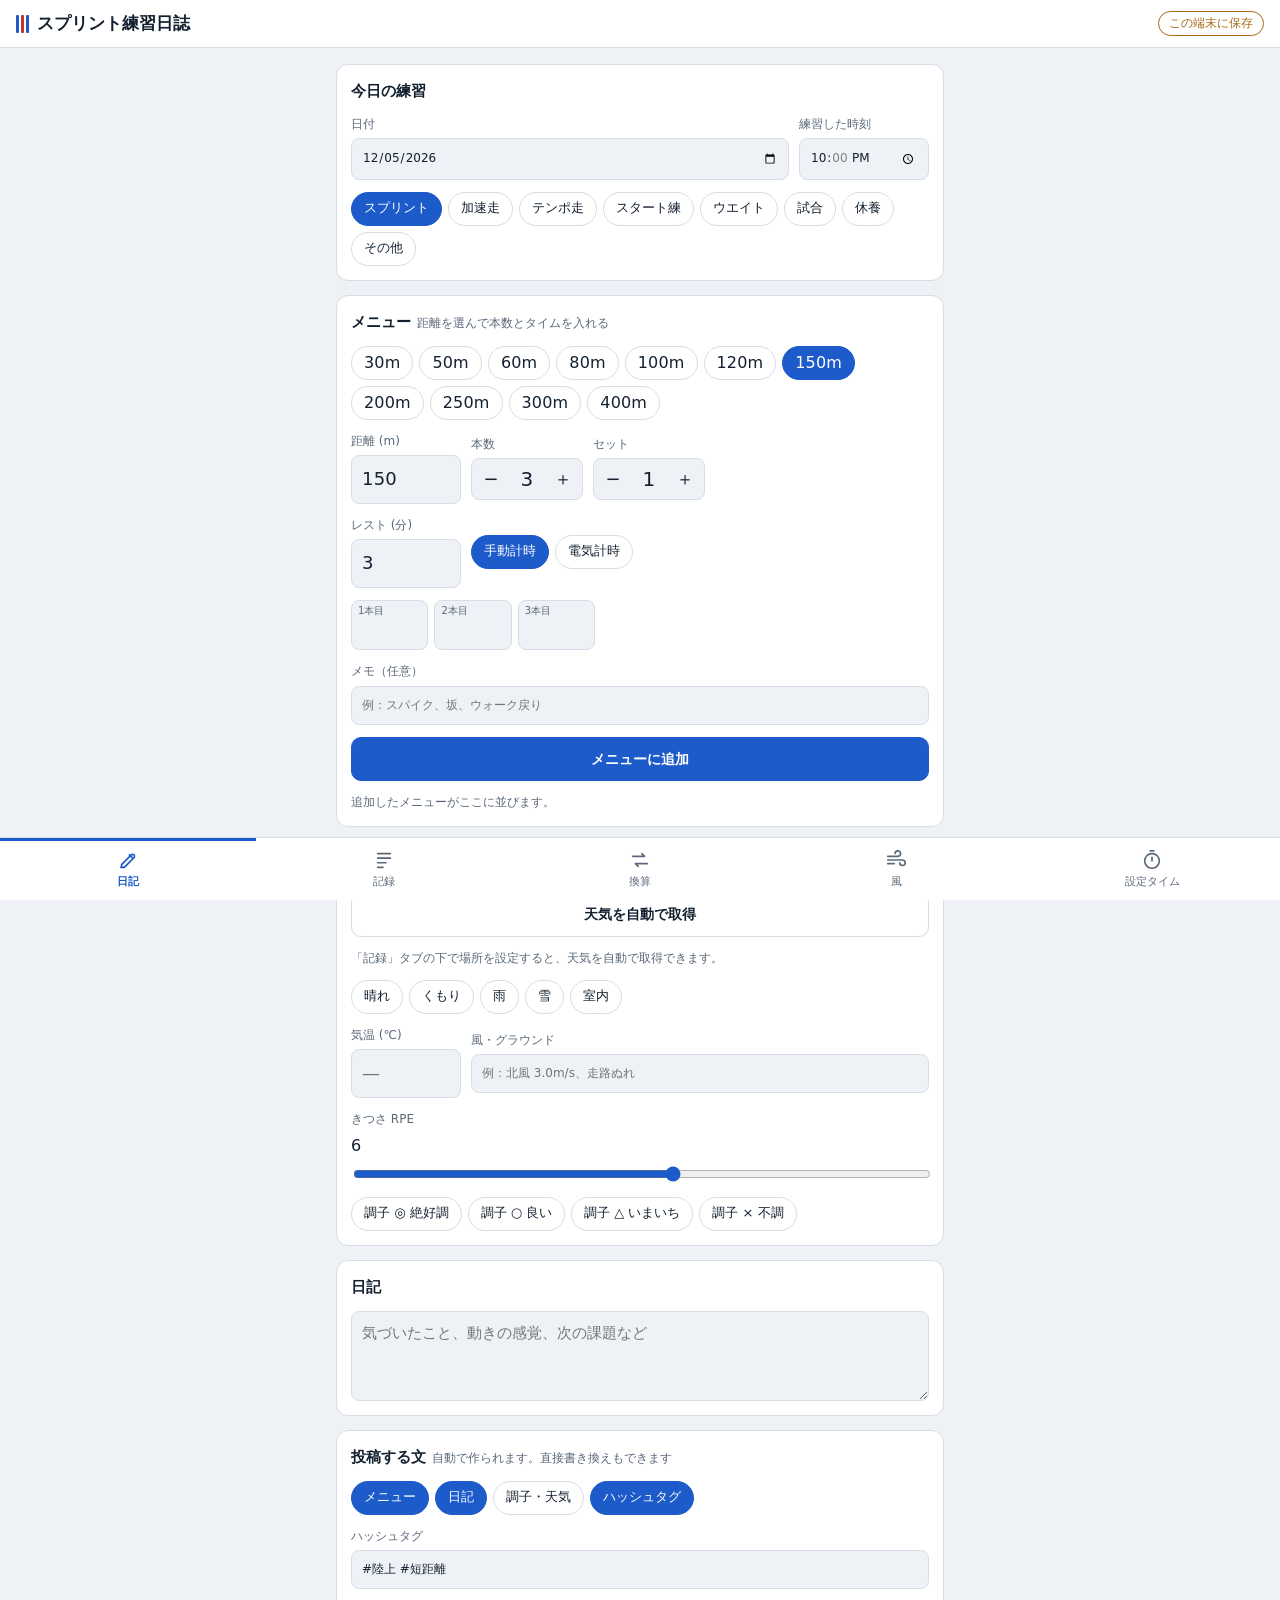
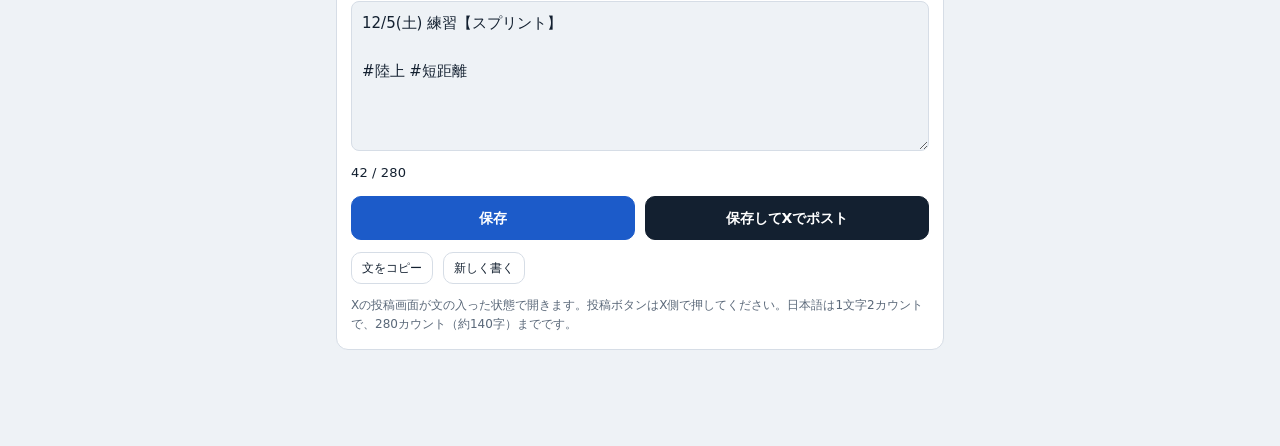
==== index.html @ a2ff29b9 "スプリント練習日誌の最初の版 Co-Authored-By: Claude Opus 5.5 <noreply@anthropic.com> Claude-Session: https://claud" ====
<!DOCTYPE html>
<html lang="ja">
<head>
<meta charset="utf-8">
<meta name="viewport" content="width=device-width, initial-scale=1, viewport-fit=cover">
<meta http-equiv="Content-Security-Policy" content="default-src 'none'; script-src 'self'; style-src 'self'; img-src 'self' data:; font-src 'self'; connect-src 'self' https://api.open-meteo.com https://archive-api.open-meteo.com https://geocoding-api.open-meteo.com; manifest-src 'self'; worker-src 'self'; base-uri 'none'; form-action 'none'; object-src 'none'">
<meta name="referrer" content="no-referrer">
<meta name="theme-color" content="#1c5bc9">
<meta name="apple-mobile-web-app-capable" content="yes">
<meta name="apple-mobile-web-app-title" content="練習日誌">
<title>スプリント練習日誌</title>
<link rel="manifest" href="manifest.webmanifest">
<link rel="apple-touch-icon" href="icons/apple-touch-icon.png">
<link rel="icon" href="icons/icon-192.png">
<link rel="stylesheet" href="style.css">
</head>
<body>
<header class="top">
  <h1><span class="lanes" aria-hidden="true"><i></i><i></i><i></i></span>スプリント練習日誌</h1>
  <span id="storePill" class="pill warn">この端末に保存</span>
</header>

<main>
<!-- ================= 日記 ================= -->
<section class="view" id="v-diary">
  <div class="card">
    <h2 id="formTitle">今日の練習</h2>
    <div class="row">
      <label class="f grow">日付<input type="date" id="fDate"></label>
      <label class="f w-time">練習した時刻<input type="time" id="fTime" step="3600"></label>
    </div>
    <div class="chips" id="fType" role="group" aria-label="練習の種類"></div>
  </div>

  <div class="card">
    <h2>メニュー<small>距離を選んで本数とタイムを入れる</small></h2>
    <div class="chips" id="mDist" role="group" aria-label="距離"></div>
    <div class="row">
      <label class="f w-s">距離 (m)<input class="num" id="mDistIn" inputmode="numeric" value="150" maxlength="5"></label>
      <div class="f">本数
        <div class="stepper"><button type="button" data-step="reps" data-d="-1" aria-label="本数を減らす">−</button><span class="num" id="mReps">3</span><button type="button" data-step="reps" data-d="1" aria-label="本数を増やす">＋</button></div>
      </div>
      <div class="f">セット
        <div class="stepper"><button type="button" data-step="sets" data-d="-1" aria-label="セットを減らす">−</button><span class="num" id="mSets">1</span><button type="button" data-step="sets" data-d="1" aria-label="セットを増やす">＋</button></div>
      </div>
    </div>
    <div class="row">
      <label class="f w-s">レスト (分)<input class="num" id="mRest" inputmode="decimal" value="3" maxlength="5"></label>
      <label class="f w-m" id="mSetRestWrap">セット間 (分)<input class="num" id="mSetRest" inputmode="decimal" value="8" maxlength="5"></label>
      <div class="chips" id="mTiming" role="group" aria-label="計時">
        <button type="button" class="chip" data-v="hand" aria-pressed="true">手動計時</button>
        <button type="button" class="chip" data-v="elec" aria-pressed="false">電気計時</button>
      </div>
    </div>
    <div class="times" id="mTimes"></div>
    <label class="f">メモ（任意）<input id="mNote" maxlength="100" placeholder="例：スパイク、坂、ウォーク戻り"></label>
    <div class="row">
      <button type="button" class="btn primary grow" id="mAdd">メニューに追加</button>
    </div>
    <div id="menuList" class="stack"></div>
  </div>

  <div class="card">
    <h2>天気とコンディション</h2>
    <div class="row">
      <button type="button" class="btn grow" id="wxBtn">天気を自動で取得</button>
    </div>
    <p class="hint" id="wxStatus">場所を設定すると、日付と時刻の天気を取得できます。</p>
    <div class="chips" id="fWeather" role="group" aria-label="天気"></div>
    <div class="row">
      <label class="f w-s">気温 (℃)<input class="num" id="fTemp" inputmode="decimal" placeholder="—" maxlength="5"></label>
      <label class="f grow">風・グラウンド<input id="fWind" maxlength="80" placeholder="例：北風 3.0m/s、走路ぬれ"></label>
    </div>
    <div class="row">
      <label class="f grow">きつさ RPE <span class="num rpe" id="fRpeV">6</span><input type="range" id="fRpe" min="1" max="10" value="6"></label>
    </div>
    <div class="chips" id="fCond" role="group" aria-label="調子"></div>
  </div>

  <div class="card">
    <h2>日記</h2>
    <textarea id="fBody" maxlength="5000" placeholder="気づいたこと、動きの感覚、次の課題など"></textarea>
  </div>

  <div class="card">
    <h2>投稿する文<small>自動で作られます。直接書き換えもできます</small></h2>
    <div class="chips" id="pOpts" role="group" aria-label="投稿に入れるもの">
      <button type="button" class="chip" data-k="menu" aria-pressed="true">メニュー</button>
      <button type="button" class="chip" data-k="body" aria-pressed="true">日記</button>
      <button type="button" class="chip" data-k="cond" aria-pressed="false">調子・天気</button>
      <button type="button" class="chip" data-k="tags" aria-pressed="true">ハッシュタグ</button>
    </div>
    <label class="f">ハッシュタグ<input id="pTags" value="#陸上 #短距離" maxlength="100"></label>
    <textarea id="pText" class="tall" maxlength="5000"></textarea>
    <div class="row between">
      <span class="counter num" id="pCount">0 / 280</span>
      <button type="button" class="btn small" id="pReset" hidden>自動の文に戻す</button>
    </div>
    <div class="row">
      <button type="button" class="btn primary grow" id="saveBtn">保存</button>
      <a class="btn x grow" id="xBtn" href="https://x.com/intent/post" target="_blank" rel="noopener noreferrer">保存してXでポスト</a>
    </div>
    <div class="row">
      <button type="button" class="btn small" id="copyBtn">文をコピー</button>
      <button type="button" class="btn small" id="newBtn">新しく書く</button>
    </div>
    <p class="hint">Xの投稿画面が文の入った状態で開きます。投稿ボタンはX側で押してください。日本語は1文字2カウントで、280カウント（約140字）までです。</p>
  </div>
</section>

<!-- ================= 記録 ================= -->
<section class="view" id="v-log">
  <div class="card" id="backupWarn" hidden>
    <h2>バックアップをおすすめします</h2>
    <p class="hint" id="backupWarnText"></p>
    <div class="row"><button type="button" class="btn primary grow" id="exportBtn2">今すぐ書き出す</button></div>
  </div>
  <div class="card">
    <h2>まとめ</h2>
    <div class="stats">
      <div class="stat"><div class="v num" id="sWeek">0</div><div class="k">今週の練習日</div></div>
      <div class="stat"><div class="v num" id="sDist">0</div><div class="k">今週の走行距離 (m)</div></div>
      <div class="stat"><div class="v num" id="sTotal">0</div><div class="k">記録した日数</div></div>
    </div>
  </div>
  <div class="card">
    <h2>距離別ベスト<small>練習・試合で入れたタイムから</small></h2>
    <div class="tablewrap"><table id="bestTable"><thead><tr><th>距離</th><th>電気計時</th><th>手動計時</th></tr></thead><tbody></tbody></table></div>
    <p class="hint" id="bestEmpty">タイムを入れて保存すると、ここに距離ごとのベストが出ます。</p>
  </div>
  <div class="card">
    <h2>日記一覧</h2>
    <div id="entryList" class="stack gap12"></div>
  </div>
  <div class="card">
    <h2>設定とバックアップ</h2>
    <h3>天気を取る場所</h3>
    <p class="hint" id="locNow">未設定</p>
    <div class="row">
      <button type="button" class="btn grow" id="geoBtn">現在地を使う</button>
    </div>
    <div class="row">
      <label class="f grow">地名で探す<input id="locQ" maxlength="40" placeholder="例：鳥取市"></label>
      <button type="button" class="btn self-end" id="locSearch">検索</button>
    </div>
    <div id="locResults" class="stack"></div>
    <p class="hint">位置は約1kmの精度に丸めてこの端末にだけ保存し、天気の取得のときだけOpen-Meteoに送ります。</p>
    <h3>バックアップ</h3>
    <p class="hint">記録はこの端末のブラウザの中にだけ保存されます。機種変更や、ほかの端末で使うときは、書き出したファイルを読み込んでください。</p>
    <div class="row">
      <button type="button" class="btn primary grow" id="exportBtn">ファイルに書き出す</button>
      <label class="btn grow" for="importFile">ファイルを読み込む</label>
      <input type="file" id="importFile" accept="application/json,.json" class="visually-hidden">
    </div>
    <p class="hint" id="lastBackup"></p>
  </div>
</section>

<!-- ================= 換算 ================= -->
<section class="view" id="v-convert">
  <div class="card">
    <h2>距離間のタイム換算</h2>
    <div class="row">
      <label class="f w-sel">距離<select class="num" id="cDist"></select></label>
      <label class="f grow">タイム<input class="num" id="cTime" inputmode="decimal" value="11.20" maxlength="8"></label>
    </div>
    <div class="chips" id="cTiming" role="group" aria-label="計時">
      <button type="button" class="chip" data-v="elec" aria-pressed="true">電気計時</button>
      <button type="button" class="chip" data-v="hand" aria-pressed="false">手動計時</button>
    </div>
    <div class="row" id="cHandRow" hidden>
      <label class="f w-m">手動→電計の加算 (秒)<input class="num" id="cOffset" inputmode="decimal" value="0.24" maxlength="5"></label>
      <p class="hint grow">一般に100m・200mは+0.24秒、400mは+0.14秒がよく使われます。</p>
    </div>
    <div class="result" id="cHandResult" hidden></div>
    <div class="tablewrap"><table id="cTable"><thead><tr><th>距離</th><th>相当タイム</th><th>平均速度</th></tr></thead><tbody></tbody></table></div>
    <p class="hint" id="cNote"></p>
    <p class="hint">換算表の出典：<a class="src" href="https://unattachedrunner.com/time-correlation-sprint-detail/" target="_blank" rel="noopener noreferrer">unattachedrunner.com「タイム換算表（スプリント）」</a>。表の行のあいだは直線で補間しています。</p>
  </div>
</section>

<!-- ================= 風 ================= -->
<section class="view" id="v-wind">
  <div class="card">
    <h2>風の換算</h2>
    <div class="chips" id="wEvent" role="group" aria-label="種目">
      <button type="button" class="chip num" data-v="100" aria-pressed="true">100m</button>
      <button type="button" class="chip num" data-v="200" aria-pressed="false">200m</button>
    </div>
    <div class="chips" id="wMode" role="group" aria-label="換算の向き">
      <button type="button" class="chip" data-v="to0" aria-pressed="true">風ありの記録 → 無風</button>
      <button type="button" class="chip" data-v="from0" aria-pressed="false">無風 → 風あり</button>
    </div>
    <div class="row">
      <label class="f grow"><span id="wTimeLabel">記録</span><input class="num" id="wTime" inputmode="decimal" value="11.20" maxlength="8"></label>
      <label class="f grow">風速 (m/s、追い風が＋)<input class="num" id="wWind" inputmode="decimal" value="+1.8" maxlength="5"></label>
    </div>
    <div class="chips" id="wQuick" role="group" aria-label="風速をすぐ選ぶ"></div>
    <details>
      <summary>標高（高地の競技場のとき）</summary>
      <label class="f w-m mt8">標高 (m)<input class="num" id="wAlt" inputmode="numeric" value="0" maxlength="5"></label>
    </details>
    <div class="result" id="wResult"></div>
    <div class="tablewrap"><table id="wTable"><thead><tr><th>風速</th><th>同じ走りのタイム</th><th>差</th></tr></thead><tbody></tbody></table></div>
    <p class="hint" id="wNote"></p>
  </div>
</section>

<!-- ================= 設定タイム ================= -->
<section class="view" id="v-pace">
  <div class="card">
    <h2>設定タイム計算</h2>
    <p class="hint">基準の記録（自己ベストなど）から、練習する距離の目標タイムを強度別に出します。強度は速度の割合です。</p>
    <div class="row">
      <label class="f w-sel">基準の距離<select class="num" id="pBaseDist"></select></label>
      <label class="f grow">基準タイム（電計）<input class="num" id="pBaseTime" inputmode="decimal" value="11.20" maxlength="8"></label>
    </div>
    <div class="row">
      <label class="f w-sel">練習する距離<select class="num" id="pDist"></select></label>
      <label class="f w-s">強度 (%)<input class="num" id="pPct" inputmode="decimal" value="90" maxlength="5"></label>
    </div>
    <div class="chips" id="pTiming" role="group" aria-label="練習の計時">
      <button type="button" class="chip" data-v="hand" aria-pressed="true">練習は手動計時で測る</button>
      <button type="button" class="chip" data-v="elec" aria-pressed="false">電気計時のまま</button>
    </div>
    <div class="result" id="pResult"></div>
    <div class="tablewrap"><table id="pTable"><thead><tr><th>強度</th><th>目標タイム</th><th>平均速度</th></tr></thead><tbody></tbody></table></div>
    <p class="hint" id="pNote"></p>
  </div>
</section>
</main>

<nav class="tabs" aria-label="画面の切り替え">
  <a href="#diary" data-v="diary"><svg viewBox="0 0 24 24" fill="none" stroke="currentColor" stroke-width="1.8" stroke-linecap="round" stroke-linejoin="round" aria-hidden="true"><path d="M4 20h4l10.5-10.5a2.1 2.1 0 0 0-3-3L5 17v3z"/><path d="M13.5 6.5l3 3"/></svg>日記</a>
  <a href="#log" data-v="log"><svg viewBox="0 0 24 24" fill="none" stroke="currentColor" stroke-width="1.8" stroke-linecap="round" aria-hidden="true"><path d="M5 5h14M5 10h14M5 15h9M5 20h6"/></svg>記録</a>
  <a href="#convert" data-v="convert"><svg viewBox="0 0 24 24" fill="none" stroke="currentColor" stroke-width="1.8" stroke-linecap="round" stroke-linejoin="round" aria-hidden="true"><path d="M4 8h13l-3-3M20 16H7l3 3"/></svg>換算</a>
  <a href="#wind" data-v="wind"><svg viewBox="0 0 24 24" fill="none" stroke="currentColor" stroke-width="1.8" stroke-linecap="round" aria-hidden="true"><path d="M3 8h11a3 3 0 1 0-3-3M3 12h16a3 3 0 1 1-3 3M3 16h7"/></svg>風</a>
  <a href="#pace" data-v="pace"><svg viewBox="0 0 24 24" fill="none" stroke="currentColor" stroke-width="1.8" stroke-linecap="round" aria-hidden="true"><circle cx="12" cy="13" r="8"/><path d="M12 13V9M10 2h4"/></svg>設定タイム</a>
</nav>
<div class="toast" id="toast" role="status" aria-live="polite"></div>

<script src="table.js"></script>
<script src="app.js"></script>
</body>
</html>
---- style.css ----
/* Layout: one-column phone app, sticky header, bottom tab bar like a lane strip. Numbers in a condensed scoreboard face. */
:root{
  --bg:#eef2f6; --surface:#ffffff; --ink:#132030; --muted:#5a6879; --line:#d6dde6;
  --accent:#1c5bc9; --accent-ink:#ffffff; --accent-soft:#e3ecfb;
  --pb:#c9352b; --ok:#1d8048; --warn:#a86a12;
  --font-num:"DIN Alternate","Bahnschrift","Roboto Condensed","Arial Narrow",system-ui,sans-serif;
  --font-body:"Hiragino Sans","Hiragino Kaku Gothic ProN","Noto Sans JP","Yu Gothic UI","Meiryo",system-ui,sans-serif;
  color-scheme:light;
}
@media (prefers-color-scheme: dark){
  :root:not([data-theme="light"]){
    --bg:#0c131c; --surface:#141e2a; --ink:#e6edf5; --muted:#93a2b3; --line:#26364a;
    --accent:#5d93ef; --accent-ink:#0c131c; --accent-soft:#1b2c45;
    --pb:#f0695d; --ok:#4cc27e; --warn:#e0a548; color-scheme:dark;
  }
}
:root[data-theme="dark"]{
  --bg:#0c131c; --surface:#141e2a; --ink:#e6edf5; --muted:#93a2b3; --line:#26364a;
  --accent:#5d93ef; --accent-ink:#0c131c; --accent-soft:#1b2c45;
  --pb:#f0695d; --ok:#4cc27e; --warn:#e0a548; color-scheme:dark;
}
*{box-sizing:border-box}
[hidden]{display:none !important}
html,body{margin:0;height:100%}
body{background:var(--bg);color:var(--ink);font-family:var(--font-body);font-size:15px;line-height:1.6;-webkit-text-size-adjust:100%}
.num{font-family:var(--font-num);font-variant-numeric:tabular-nums;letter-spacing:.01em}
header.top{position:sticky;top:0;z-index:5;background:var(--surface);border-bottom:1px solid var(--line);padding:calc(10px + env(safe-area-inset-top)) 16px 10px;display:flex;align-items:center;justify-content:space-between;gap:12px}
header.top h1{margin:0;font-size:17px;font-weight:700;display:flex;align-items:center;gap:8px}
.lanes{display:inline-flex;gap:2px}
.lanes i{display:block;width:3px;height:18px;background:var(--accent);border-radius:1px}
.lanes i:nth-child(2){background:var(--pb)}
.pill{font-size:12px;padding:2px 10px;border-radius:999px;border:1px solid var(--line);color:var(--muted);white-space:nowrap}
.pill.ok{color:var(--ok);border-color:currentColor}
.pill.warn{color:var(--warn);border-color:currentColor}
.pill.pb{color:var(--pb);border-color:currentColor}
main{max-width:640px;margin:0 auto;padding:16px 16px calc(96px + env(safe-area-inset-bottom));display:flex;flex-direction:column;gap:14px}
section.view{display:none;flex-direction:column;gap:14px}
section.view.on{display:flex}
.card{background:var(--surface);border:1px solid var(--line);border-radius:12px;padding:14px;display:flex;flex-direction:column;gap:12px}
.card h2{margin:0;font-size:15px;font-weight:700;text-wrap:balance}
.card h2 small{font-weight:400;color:var(--muted);font-size:12px;margin-left:6px}
.card h3{margin:6px 0 0;font-size:13px;font-weight:700}
.row{display:flex;gap:10px;flex-wrap:wrap;align-items:center}
.row.between{justify-content:space-between}
.row > .grow{flex:1 1 140px}
.stack{display:flex;flex-direction:column;gap:6px}
.stack.gap12{gap:12px}
.self-end{align-self:flex-end}
.mt8{margin-top:8px}
.w-s{width:110px}.w-m{width:150px}.w-sel{width:120px}.w-time{width:130px}
label.f,div.f{display:flex;flex-direction:column;gap:4px;font-size:12px;color:var(--muted)}
.rpe{font-size:16px;color:var(--ink)}
input,select,textarea{font:inherit;color:var(--ink);background:var(--bg);border:1px solid var(--line);border-radius:8px;padding:9px 10px;width:100%;min-width:0}
input.num,select.num{font-family:var(--font-num);font-size:18px}
input[type="range"]{padding:0;accent-color:var(--accent)}
textarea{resize:vertical;min-height:90px;line-height:1.6}
textarea.tall{min-height:150px}
input:focus-visible,select:focus-visible,textarea:focus-visible,button:focus-visible,a:focus-visible,label.btn:focus-within{outline:2px solid var(--accent);outline-offset:2px}
.visually-hidden{position:absolute;width:1px;height:1px;padding:0;margin:-1px;overflow:hidden;clip:rect(0 0 0 0);white-space:nowrap;border:0}
.chips{display:flex;flex-wrap:wrap;gap:6px}
.chip{font:inherit;font-size:13px;border:1px solid var(--line);background:var(--surface);color:var(--ink);border-radius:999px;padding:5px 12px;cursor:pointer;min-height:34px}
.chip.num{font-size:16px;padding:3px 12px}
.chip[aria-pressed="true"]{background:var(--accent);border-color:var(--accent);color:var(--accent-ink)}
.btn{font:inherit;font-weight:700;font-size:14px;border-radius:10px;padding:10px 14px;border:1px solid var(--line);background:var(--surface);color:var(--ink);cursor:pointer;display:inline-flex;align-items:center;justify-content:center;gap:6px;text-decoration:none;min-height:42px;text-align:center}
.btn.primary{background:var(--accent);border-color:var(--accent);color:var(--accent-ink)}
.btn.x{background:var(--ink);border-color:var(--ink);color:var(--surface)}
.btn.danger{color:var(--pb);border-color:var(--pb)}
.btn.small{font-size:12px;min-height:32px;padding:4px 10px;font-weight:500}
.btn.grow{flex:1 1 0}
.btn:disabled{opacity:.5;cursor:default}
.stepper{display:flex;align-items:center;border:1px solid var(--line);border-radius:8px;overflow:hidden;background:var(--bg)}
.stepper button{font:inherit;font-size:18px;width:38px;height:40px;border:0;background:transparent;color:var(--ink);cursor:pointer}
.stepper span{min-width:34px;text-align:center;font-size:20px;color:var(--ink)}
.times{display:grid;grid-template-columns:repeat(auto-fill,minmax(68px,1fr));gap:6px}
.times label{position:relative}
.times label b{position:absolute;left:7px;top:3px;font-size:10px;color:var(--muted);font-weight:400}
.times input{padding:15px 6px 5px;text-align:center}
.menuitem{display:flex;align-items:flex-start;gap:8px;border:1px solid var(--line);border-radius:8px;padding:8px 10px;background:var(--bg)}
.menuitem .t{flex:1;font-size:16px;word-break:break-all}
.hint{font-size:12px;color:var(--muted);margin:0}
.counter{font-size:13px}
.counter.over{color:var(--pb);font-weight:700}
.result{display:flex;align-items:baseline;gap:10px;flex-wrap:wrap}
.result .big{font-size:44px;font-weight:700;line-height:1}
.result .sub{color:var(--muted);font-size:13px}
table{width:100%;border-collapse:collapse;font-size:14px}
th,td{padding:7px 8px;border-bottom:1px solid var(--line);text-align:right}
th:first-child,td:first-child{text-align:left}
th{font-size:12px;color:var(--muted);font-weight:500}
td.num,.num.lg{font-size:18px}
tr.me td{background:var(--accent-soft);font-weight:700}
.tablewrap{overflow-x:auto}
.entry{display:flex;flex-direction:column;gap:6px;border-top:1px solid var(--line);padding-top:12px}
.entry:first-child{border-top:0;padding-top:0}
.entry .head{display:flex;gap:8px;align-items:center;flex-wrap:wrap}
.entry .date{font-family:var(--font-num);font-size:20px;font-weight:600}
.entry .body{white-space:pre-wrap;font-size:14px;overflow-wrap:anywhere}
.entry .menu{font-size:16px}
.stats{display:grid;grid-template-columns:repeat(3,1fr);gap:8px}
.stat{background:var(--bg);border-radius:8px;padding:8px 10px}
.stat .v{font-size:26px;font-weight:700;line-height:1.1}
.stat .k{font-size:11px;color:var(--muted)}
.locitem{justify-content:space-between}
nav.tabs{position:fixed;left:0;right:0;bottom:0;z-index:6;background:var(--surface);border-top:1px solid var(--line);display:grid;grid-template-columns:repeat(5,1fr);padding-bottom:env(safe-area-inset-bottom)}
nav.tabs a{display:flex;flex-direction:column;align-items:center;gap:2px;padding:8px 2px 9px;text-decoration:none;color:var(--muted);font-size:11px;border-top:3px solid transparent}
nav.tabs a svg{width:22px;height:22px}
nav.tabs a[aria-current="page"]{color:var(--accent);border-top-color:var(--accent);font-weight:700}
.toast{position:fixed;left:50%;bottom:calc(84px + env(safe-area-inset-bottom));transform:translateX(-50%);background:var(--ink);color:var(--surface);padding:8px 16px;border-radius:999px;font-size:13px;opacity:0;pointer-events:none;transition:opacity .2s;max-width:90vw;text-align:center}
.toast.show{opacity:1}
details summary{cursor:pointer;font-size:13px;color:var(--muted)}
a.src{color:var(--accent)}
@media (prefers-reduced-motion: reduce){.toast{transition:none}}
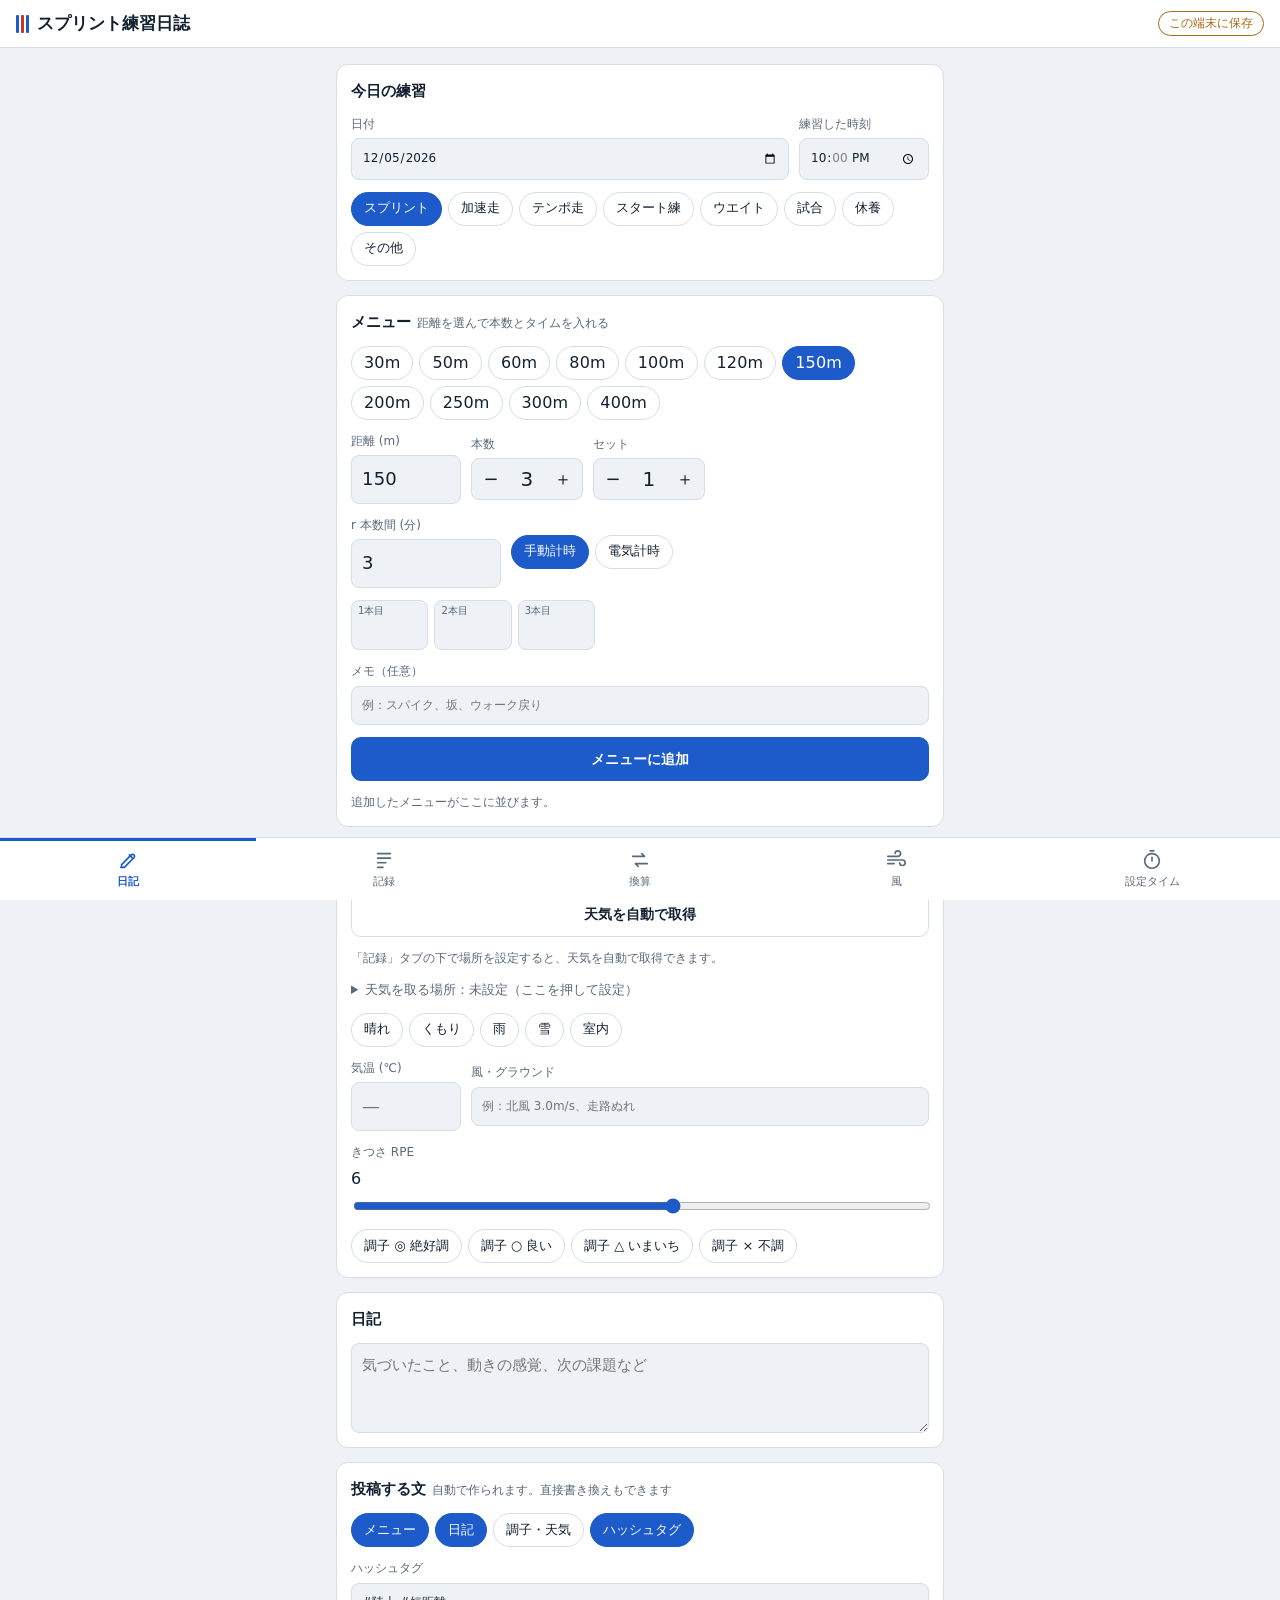
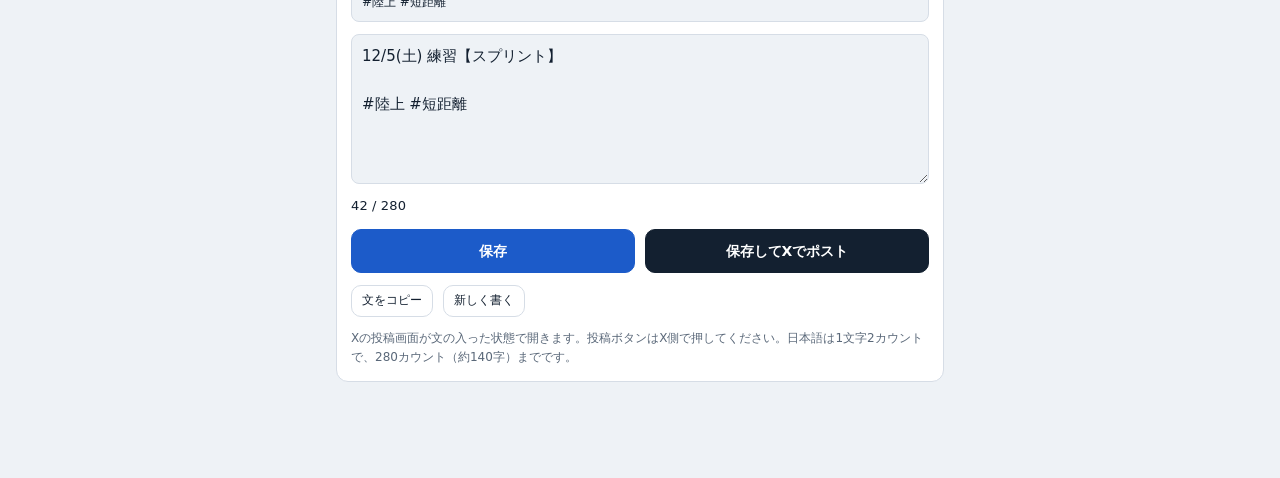
==== commit d1da14ec: "レスト表記r/R、自己記録(PB/SB)、ウエイト入力、天気の場所設定とエラー表示を改善 Co-Authored-By: Claude Opus 5.5 <noreply@anthropic.com>" ====
--- a/index.html
+++ b/index.html
@@ -45,8 +45,8 @@
       </div>
     </div>
     <div class="row">
-      <label class="f w-s">レスト (分)<input class="num" id="mRest" inputmode="decimal" value="3" maxlength="5"></label>
-      <label class="f w-m" id="mSetRestWrap">セット間 (分)<input class="num" id="mSetRest" inputmode="decimal" value="8" maxlength="5"></label>
+      <label class="f w-m">r 本数間 (分)<input class="num" id="mRest" inputmode="decimal" value="3" maxlength="8"></label>
+      <label class="f w-m" id="mSetRestWrap">R セット間 (分)<input class="num" id="mSetRest" inputmode="decimal" value="8" maxlength="8"></label>
       <div class="chips" id="mTiming" role="group" aria-label="計時">
         <button type="button" class="chip" data-v="hand" aria-pressed="true">手動計時</button>
         <button type="button" class="chip" data-v="elec" aria-pressed="false">電気計時</button>
@@ -60,12 +60,46 @@
     <div id="menuList" class="stack"></div>
   </div>
 
+  <div class="card" id="weightCard" hidden>
+    <h2>ウエイト<small>種目を選んで重量・回数・セットを入れる</small></h2>
+    <div class="chips" id="gEx" role="group" aria-label="ウエイトの種目"></div>
+    <label class="f">種目名<input id="gName" maxlength="30" value="スクワット"></label>
+    <div class="row">
+      <label class="f w-m">重量 (kg)<input class="num" id="gKg" inputmode="decimal" maxlength="30" placeholder="例：100 / 80-90-100"></label>
+      <div class="f">回数
+        <div class="stepper"><button type="button" data-gstep="reps" data-d="-1" aria-label="回数を減らす">−</button><span class="num" id="gReps">5</span><button type="button" data-gstep="reps" data-d="1" aria-label="回数を増やす">＋</button></div>
+      </div>
+      <div class="f">セット
+        <div class="stepper"><button type="button" data-gstep="sets" data-d="-1" aria-label="セットを減らす">−</button><span class="num" id="gSets">3</span><button type="button" data-gstep="sets" data-d="1" aria-label="セットを増やす">＋</button></div>
+      </div>
+    </div>
+    <label class="f">メモ（任意）<input id="gNote" maxlength="60" placeholder="例：RPE8、フォーム重視、片脚ずつ"></label>
+    <div class="row">
+      <button type="button" class="btn primary grow" id="gAdd">ウエイトを追加</button>
+    </div>
+    <div id="weightList" class="stack"></div>
+  </div>
+
   <div class="card">
     <h2>天気とコンディション</h2>
     <div class="row">
       <button type="button" class="btn grow" id="wxBtn">天気を自動で取得</button>
     </div>
     <p class="hint" id="wxStatus">場所を設定すると、日付と時刻の天気を取得できます。</p>
+    <details id="locBox">
+      <summary id="locSummary">天気を取る場所：未設定</summary>
+      <div class="stack mt8">
+        <div class="row">
+          <button type="button" class="btn grow" id="geoBtn">現在地を使う</button>
+        </div>
+        <div class="row">
+          <label class="f grow">地名で探す<input id="locQ" maxlength="40" placeholder="例：鳥取市"></label>
+          <button type="button" class="btn self-end" id="locSearch">検索</button>
+        </div>
+        <div id="locResults" class="stack"></div>
+        <p class="hint">位置は約1kmの精度に丸めてこの端末にだけ保存し、天気の取得のときだけOpen-Meteoに送ります。</p>
+      </div>
+    </details>
     <div class="chips" id="fWeather" role="group" aria-label="天気"></div>
     <div class="row">
       <label class="f w-s">気温 (℃)<input class="num" id="fTemp" inputmode="decimal" placeholder="—" maxlength="5"></label>
@@ -124,7 +158,34 @@
     </div>
   </div>
   <div class="card">
-    <h2>距離別ベスト<small>練習・試合で入れたタイムから</small></h2>
+    <h2>自己記録<small>PB・SB（<span id="sbYear"></span>年）</small></h2>
+    <div class="tablewrap"><table id="pbTable"><thead><tr><th>種目</th><th>PB</th><th>SB</th></tr></thead><tbody></tbody></table></div>
+    <p class="hint" id="pbEmpty">試合の記録を下から入れると、種目ごとのPBとSBが出ます。</p>
+    <p class="hint">PB・SBは電気計時で、100m・200mは追い風2.0m/s以下の記録から選びます。追い風参考や手動計時の記録は、より速いときだけ参考として下に出します。</p>
+    <details id="recBox">
+      <summary>記録を追加する</summary>
+      <div class="stack mt8">
+        <div class="chips" id="rEvent" role="group" aria-label="種目"></div>
+        <div class="row">
+          <label class="f w-s">距離 (m)<input class="num" id="rDist" inputmode="numeric" value="100" maxlength="5"></label>
+          <label class="f grow">タイム<input class="num" id="rTime" inputmode="decimal" maxlength="8" placeholder="例：11.20 / 50.12 / 1:05.30"></label>
+        </div>
+        <div class="row">
+          <label class="f w-s">風速 (m/s)<input class="num" id="rWind" inputmode="decimal" maxlength="5" placeholder="例：+1.2"></label>
+          <label class="f grow">日付<input type="date" id="rDate"></label>
+        </div>
+        <div class="chips" id="rTiming" role="group" aria-label="計時">
+          <button type="button" class="chip" data-v="elec" aria-pressed="true">電気計時</button>
+          <button type="button" class="chip" data-v="hand" aria-pressed="false">手動計時</button>
+        </div>
+        <label class="f">大会名・メモ（任意）<input id="rMeet" maxlength="60" placeholder="例：県選手権 予選2組"></label>
+        <div class="row"><button type="button" class="btn primary grow" id="rAdd">記録を追加</button></div>
+      </div>
+    </details>
+    <div id="recList" class="stack"></div>
+  </div>
+  <div class="card">
+    <h2>練習ベスト<small>日記のメニューに入れたタイムから</small></h2>
     <div class="tablewrap"><table id="bestTable"><thead><tr><th>距離</th><th>電気計時</th><th>手動計時</th></tr></thead><tbody></tbody></table></div>
     <p class="hint" id="bestEmpty">タイムを入れて保存すると、ここに距離ごとのベストが出ます。</p>
   </div>
@@ -133,19 +194,7 @@
     <div id="entryList" class="stack gap12"></div>
   </div>
   <div class="card">
-    <h2>設定とバックアップ</h2>
-    <h3>天気を取る場所</h3>
-    <p class="hint" id="locNow">未設定</p>
-    <div class="row">
-      <button type="button" class="btn grow" id="geoBtn">現在地を使う</button>
-    </div>
-    <div class="row">
-      <label class="f grow">地名で探す<input id="locQ" maxlength="40" placeholder="例：鳥取市"></label>
-      <button type="button" class="btn self-end" id="locSearch">検索</button>
-    </div>
-    <div id="locResults" class="stack"></div>
-    <p class="hint">位置は約1kmの精度に丸めてこの端末にだけ保存し、天気の取得のときだけOpen-Meteoに送ります。</p>
-    <h3>バックアップ</h3>
+    <h2>バックアップ</h2>
     <p class="hint">記録はこの端末のブラウザの中にだけ保存されます。機種変更や、ほかの端末で使うときは、書き出したファイルを読み込んでください。</p>
     <div class="row">
       <button type="button" class="btn primary grow" id="exportBtn">ファイルに書き出す</button>
--- a/style.css
+++ b/style.css
@@ -110,3 +110,5 @@
 details summary{cursor:pointer;font-size:13px;color:var(--muted)}
 a.src{color:var(--accent)}
 @media (prefers-reduced-motion: reduce){.toast{transition:none}}
+.pbmark{color:var(--pb)}
+input:disabled{opacity:.5}
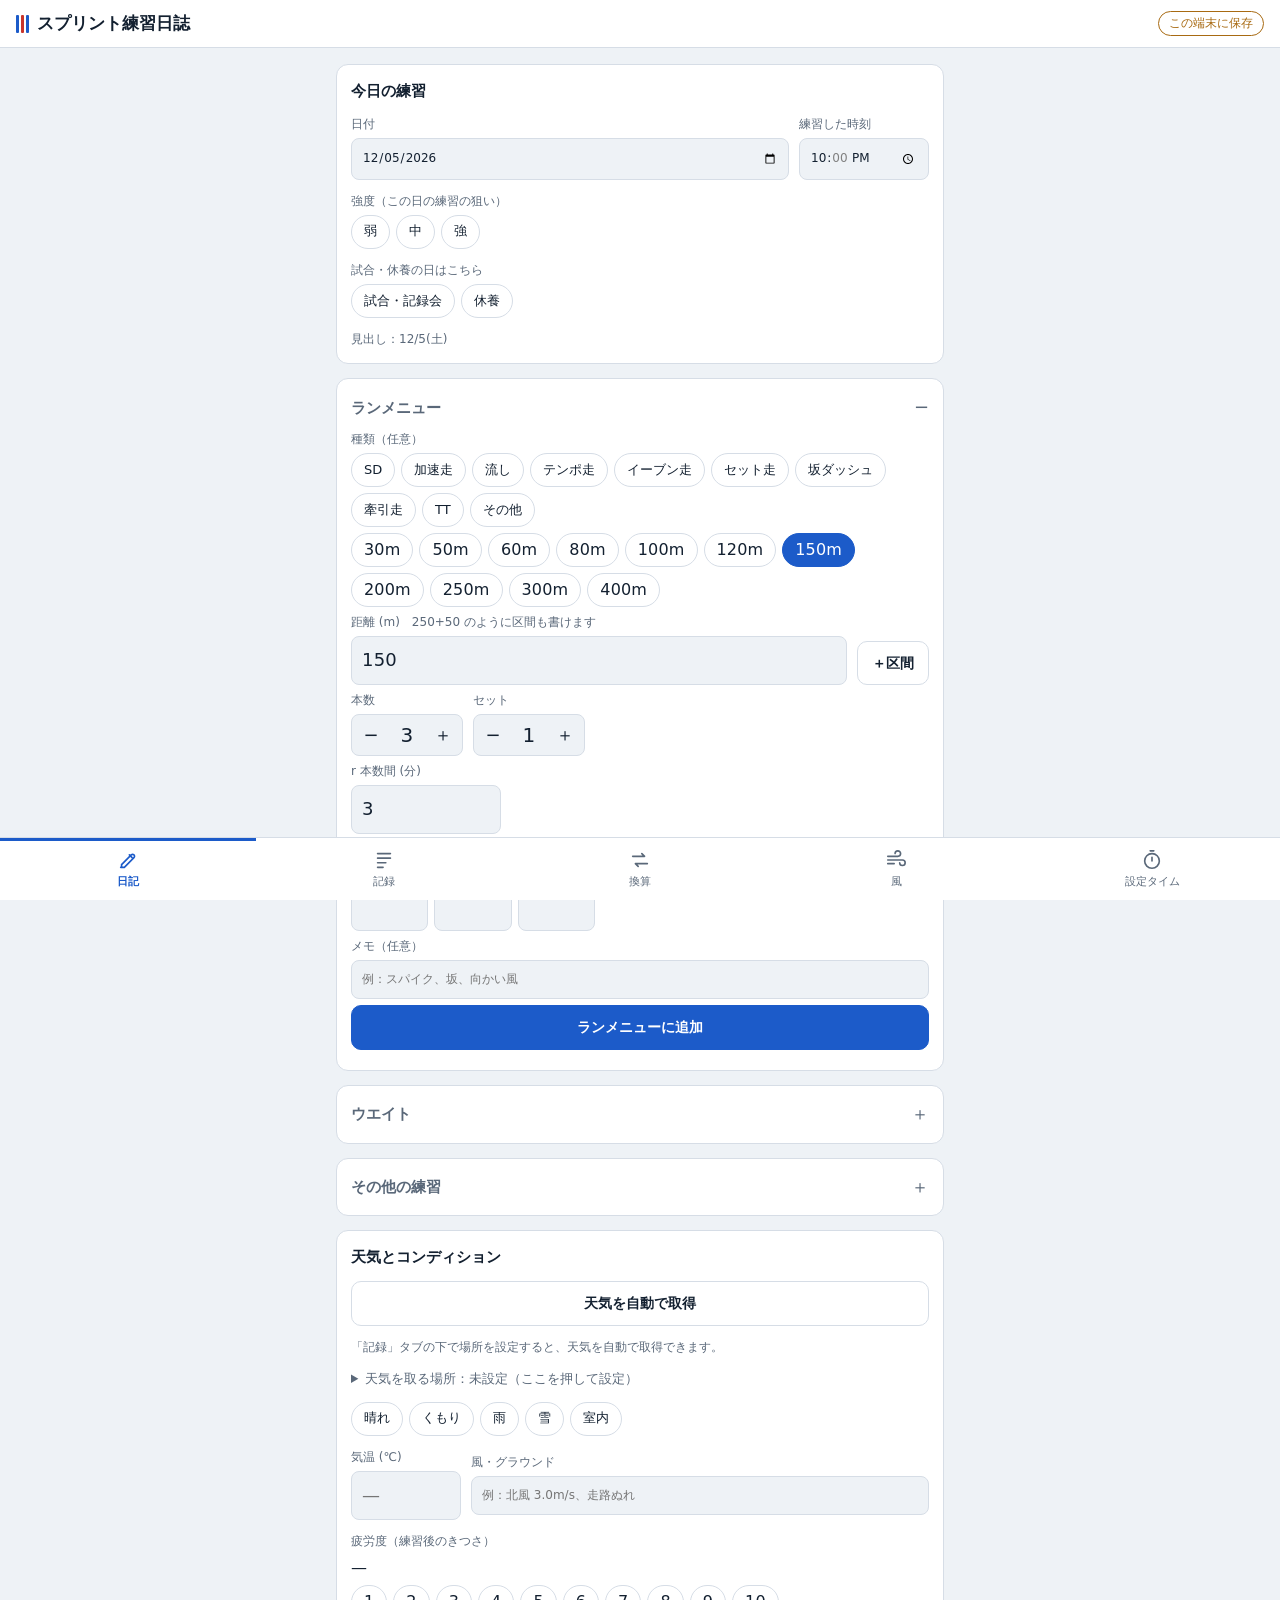
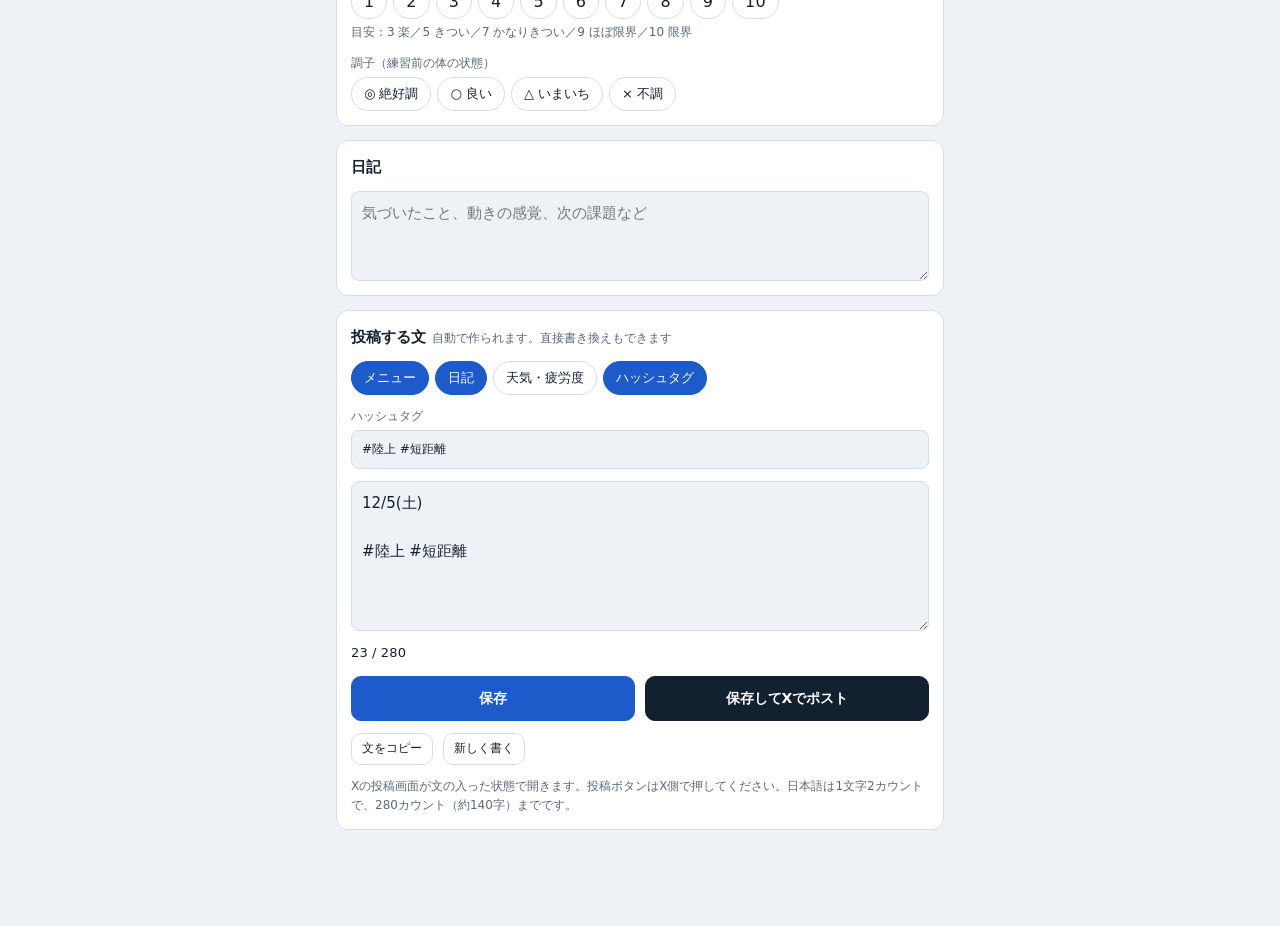
==== commit 47589dd3: "日記を作り直し：強度/疲労度、ランメニューの種類と複合距離、その他の練習、試合結果とリレー、メニュー別練習ベスト Co-Authored-By: Claude Opus 5.5 <noreply@an" ====
--- a/index.html
+++ b/index.html
@@ -29,56 +29,160 @@
       <label class="f grow">日付<input type="date" id="fDate"></label>
       <label class="f w-time">練習した時刻<input type="time" id="fTime" step="3600"></label>
     </div>
-    <div class="chips" id="fType" role="group" aria-label="練習の種類"></div>
-  </div>
-
-  <div class="card">
-    <h2>メニュー<small>距離を選んで本数とタイムを入れる</small></h2>
-    <div class="chips" id="mDist" role="group" aria-label="距離"></div>
-    <div class="row">
-      <label class="f w-s">距離 (m)<input class="num" id="mDistIn" inputmode="numeric" value="150" maxlength="5"></label>
-      <div class="f">本数
-        <div class="stepper"><button type="button" data-step="reps" data-d="-1" aria-label="本数を減らす">−</button><span class="num" id="mReps">3</span><button type="button" data-step="reps" data-d="1" aria-label="本数を増やす">＋</button></div>
-      </div>
-      <div class="f">セット
-        <div class="stepper"><button type="button" data-step="sets" data-d="-1" aria-label="セットを減らす">−</button><span class="num" id="mSets">1</span><button type="button" data-step="sets" data-d="1" aria-label="セットを増やす">＋</button></div>
-      </div>
-    </div>
-    <div class="row">
-      <label class="f w-m">r 本数間 (分)<input class="num" id="mRest" inputmode="decimal" value="3" maxlength="8"></label>
-      <label class="f w-m" id="mSetRestWrap">R セット間 (分)<input class="num" id="mSetRest" inputmode="decimal" value="8" maxlength="8"></label>
+    <div class="f">強度（この日の練習の狙い）
+      <div class="chips" id="fInt" role="group" aria-label="強度">
+        <button type="button" class="chip" data-v="弱" aria-pressed="false">弱</button>
+        <button type="button" class="chip" data-v="中" aria-pressed="false">中</button>
+        <button type="button" class="chip" data-v="強" aria-pressed="false">強</button>
+      </div>
+    </div>
+    <div class="f">試合・休養の日はこちら
+      <div class="chips" id="fMarks" role="group" aria-label="試合・休養">
+        <button type="button" class="chip" data-v="試合" aria-pressed="false">試合・記録会</button>
+        <button type="button" class="chip" data-v="休養" aria-pressed="false">休養</button>
+      </div>
+    </div>
+    <p class="hint" id="headPreview"></p>
+  </div>
+
+  <!-- 試合結果 -->
+  <div class="card" id="raceCard" hidden>
+    <h2>試合結果<small>自己記録（PB・SB）に自動で入ります</small></h2>
+    <label class="f">大会名<input id="fMeet" maxlength="60" placeholder="例：県選手権、学内記録会"></label>
+    <div class="chips" id="xEvent" role="group" aria-label="種目"></div>
+    <div class="row" id="xDistRow">
+      <label class="f w-s">距離 (m)<input class="num" id="xDist" inputmode="numeric" value="100" maxlength="5"></label>
+    </div>
+    <div class="stack" id="xRelay" hidden>
+      <div class="chips" id="xRelayType" role="group" aria-label="リレーの種目">
+        <button type="button" class="chip" data-v="4×100m" aria-pressed="true">4×100m</button>
+        <button type="button" class="chip" data-v="4×400m" aria-pressed="false">4×400m</button>
+        <button type="button" class="chip" data-v="その他" aria-pressed="false">その他</button>
+      </div>
+      <label class="f" id="xRelayNameWrap" hidden>リレーの名前<input id="xRelayName" maxlength="20" placeholder="例：スウェーデンリレー"></label>
+      <div class="f">走順
+        <div class="chips" id="xLeg" role="group" aria-label="走順">
+          <button type="button" class="chip num" data-v="1" aria-pressed="false">1走</button>
+          <button type="button" class="chip num" data-v="2" aria-pressed="false">2走</button>
+          <button type="button" class="chip num" data-v="3" aria-pressed="false">3走</button>
+          <button type="button" class="chip num" data-v="4" aria-pressed="false">4走</button>
+        </div>
+      </div>
+    </div>
+    <div class="chips" id="xRound" role="group" aria-label="ラウンド">
+      <button type="button" class="chip" data-v="予選" aria-pressed="false">予選</button>
+      <button type="button" class="chip" data-v="準決勝" aria-pressed="false">準決勝</button>
+      <button type="button" class="chip" data-v="決勝" aria-pressed="false">決勝</button>
+      <button type="button" class="chip" data-v="TR" aria-pressed="false">TR</button>
+    </div>
+    <div class="row">
+      <label class="f grow"><span id="xTimeLabel">タイム</span><input class="num" id="xTime" inputmode="decimal" maxlength="8" placeholder="例：11.20"></label>
+      <label class="f grow" id="xWindWrap">風速 (m/s)<input class="num" id="xWind" inputmode="decimal" maxlength="5" placeholder="例：+1.2"></label>
+      <label class="f grow" id="xSplitWrap" hidden>自分の区間 (任意)<input class="num" id="xSplit" inputmode="decimal" maxlength="8" placeholder="例：10.5"></label>
+    </div>
+    <div class="chips" id="xTiming" role="group" aria-label="計時">
+      <button type="button" class="chip" data-v="elec" aria-pressed="true">電気計時</button>
+      <button type="button" class="chip" data-v="hand" aria-pressed="false">手動計時</button>
+    </div>
+    <div class="row">
+      <label class="f w-xs">順位<input class="num" id="xPlace" inputmode="numeric" maxlength="3" placeholder="—"></label>
+      <label class="f w-xs">組<input class="num" id="xHeat" inputmode="numeric" maxlength="3" placeholder="—"></label>
+      <label class="f w-xs">レーン<input class="num" id="xLane" inputmode="numeric" maxlength="2" placeholder="—"></label>
+    </div>
+    <div class="row"><button type="button" class="btn primary grow" id="xAdd">結果を追加</button></div>
+    <div id="raceList" class="stack"></div>
+  </div>
+
+  <!-- ランメニュー -->
+  <details class="card" id="runCard" open>
+    <summary><h2>ランメニュー <small id="runCount"></small></h2></summary>
+    <div class="stack mt8">
+      <div class="f">種類（任意）
+        <div class="chips" id="mKind" role="group" aria-label="ランメニューの種類"></div>
+      </div>
+      <label class="f" id="mKindNameWrap" hidden>種類の名前<input id="mKindName" maxlength="20" placeholder="例：ミニハードル走"></label>
+      <div class="chips" id="mDist" role="group" aria-label="距離"></div>
+      <div class="row">
+        <label class="f grow">距離 (m)　250+50 のように区間も書けます<input class="num" id="mDistIn" inputmode="text" value="150" maxlength="30"></label>
+        <button type="button" class="btn self-end" id="mPlus" aria-label="区間を足す">＋区間</button>
+      </div>
+      <div class="row">
+        <div class="f">本数
+          <div class="stepper"><button type="button" data-step="reps" data-d="-1" aria-label="本数を減らす">−</button><span class="num" id="mReps">3</span><button type="button" data-step="reps" data-d="1" aria-label="本数を増やす">＋</button></div>
+        </div>
+        <div class="f">セット
+          <div class="stepper"><button type="button" data-step="sets" data-d="-1" aria-label="セットを減らす">−</button><span class="num" id="mSets">1</span><button type="button" data-step="sets" data-d="1" aria-label="セットを増やす">＋</button></div>
+        </div>
+      </div>
+      <div class="stack" id="mLinkWrap" hidden>
+        <label class="f">つなぎ（区間のあいだ）<input id="mLink" maxlength="30" placeholder="例：10秒、ウォーク20m"></label>
+        <div class="chips" id="mLinkChips" role="group" aria-label="つなぎをすぐ選ぶ"></div>
+      </div>
+      <div class="row">
+        <label class="f w-m">r 本数間 (分)<input class="num" id="mRest" inputmode="decimal" value="3" maxlength="8"></label>
+        <label class="f w-m" id="mSetRestWrap">R セット間 (分)<input class="num" id="mSetRest" inputmode="decimal" value="8" maxlength="8"></label>
+      </div>
       <div class="chips" id="mTiming" role="group" aria-label="計時">
         <button type="button" class="chip" data-v="hand" aria-pressed="true">手動計時</button>
         <button type="button" class="chip" data-v="elec" aria-pressed="false">電気計時</button>
       </div>
-    </div>
-    <div class="times" id="mTimes"></div>
-    <label class="f">メモ（任意）<input id="mNote" maxlength="100" placeholder="例：スパイク、坂、ウォーク戻り"></label>
-    <div class="row">
-      <button type="button" class="btn primary grow" id="mAdd">メニューに追加</button>
-    </div>
-    <div id="menuList" class="stack"></div>
-  </div>
-
-  <div class="card" id="weightCard" hidden>
-    <h2>ウエイト<small>種目を選んで重量・回数・セットを入れる</small></h2>
-    <div class="chips" id="gEx" role="group" aria-label="ウエイトの種目"></div>
-    <label class="f">種目名<input id="gName" maxlength="30" value="スクワット"></label>
-    <div class="row">
-      <label class="f w-m">重量 (kg)<input class="num" id="gKg" inputmode="decimal" maxlength="30" placeholder="例：100 / 80-90-100"></label>
-      <div class="f">回数
-        <div class="stepper"><button type="button" data-gstep="reps" data-d="-1" aria-label="回数を減らす">−</button><span class="num" id="gReps">5</span><button type="button" data-gstep="reps" data-d="1" aria-label="回数を増やす">＋</button></div>
-      </div>
-      <div class="f">セット
-        <div class="stepper"><button type="button" data-gstep="sets" data-d="-1" aria-label="セットを減らす">−</button><span class="num" id="gSets">3</span><button type="button" data-gstep="sets" data-d="1" aria-label="セットを増やす">＋</button></div>
-      </div>
-    </div>
-    <label class="f">メモ（任意）<input id="gNote" maxlength="60" placeholder="例：RPE8、フォーム重視、片脚ずつ"></label>
-    <div class="row">
-      <button type="button" class="btn primary grow" id="gAdd">ウエイトを追加</button>
-    </div>
-    <div id="weightList" class="stack"></div>
-  </div>
+      <div class="times" id="mTimes"></div>
+      <label class="f">メモ（任意）<input id="mNote" maxlength="100" placeholder="例：スパイク、坂、向かい風"></label>
+      <div class="row">
+        <button type="button" class="btn primary grow" id="mAdd">ランメニューに追加</button>
+      </div>
+      <div id="menuList" class="stack"></div>
+    </div>
+  </details>
+
+  <!-- ウエイト -->
+  <details class="card" id="weightCard">
+    <summary><h2>ウエイト <small id="weightCount"></small></h2></summary>
+    <div class="stack mt8">
+      <div class="chips" id="gEx" role="group" aria-label="ウエイトの種目"></div>
+      <label class="f">種目名<input id="gName" maxlength="30" value="スクワット"></label>
+      <div class="row">
+        <label class="f w-m">重量 (kg)<input class="num" id="gKg" inputmode="decimal" maxlength="30" placeholder="例：100 / 80-90-100"></label>
+        <div class="f">回数
+          <div class="stepper"><button type="button" data-gstep="reps" data-d="-1" aria-label="回数を減らす">−</button><span class="num" id="gReps">5</span><button type="button" data-gstep="reps" data-d="1" aria-label="回数を増やす">＋</button></div>
+        </div>
+        <div class="f">セット
+          <div class="stepper"><button type="button" data-gstep="sets" data-d="-1" aria-label="セットを減らす">−</button><span class="num" id="gSets">3</span><button type="button" data-gstep="sets" data-d="1" aria-label="セットを増やす">＋</button></div>
+        </div>
+      </div>
+      <label class="f">メモ（任意）<input id="gNote" maxlength="60" placeholder="例：RPE8、フォーム重視、片脚ずつ"></label>
+      <div class="row">
+        <button type="button" class="btn primary grow" id="gAdd">ウエイトを追加</button>
+      </div>
+      <div id="weightList" class="stack"></div>
+    </div>
+  </details>
+
+  <!-- その他の練習 -->
+  <details class="card" id="extraCard">
+    <summary><h2>その他の練習 <small id="extraCount"></small></h2></summary>
+    <div class="stack mt8">
+      <div class="chips" id="oCat" role="group" aria-label="練習の種類"></div>
+      <div class="chips" id="oPlyo" role="group" aria-label="プライオ・跳躍の種目" hidden></div>
+      <label class="f" id="oNameWrap"><span id="oNameLabel">内容（任意）</span><input id="oName" maxlength="30"></label>
+      <div class="row" id="oAmtRow">
+        <label class="f grow" id="oAmtWrap"><span id="oAmtLabel">量</span><input class="num" id="oAmt" maxlength="20"></label>
+        <div class="f" id="oSetsWrap">セット
+          <div class="stepper"><button type="button" data-ostep="-1" aria-label="セットを減らす">−</button><span class="num" id="oSets">1</span><button type="button" data-ostep="1" aria-label="セットを増やす">＋</button></div>
+        </div>
+      </div>
+      <div class="chips" id="oAmtChips" role="group" aria-label="量をすぐ選ぶ"></div>
+      <div class="row">
+        <button type="button" class="btn primary grow" id="oAdd">追加</button>
+      </div>
+      <div class="row">
+        <button type="button" class="btn small grow" id="oUseTpl">いつものセットを入れる</button>
+        <button type="button" class="btn small grow" id="oSaveTpl">今の内容をいつものセットに登録</button>
+      </div>
+      <p class="hint" id="oTplInfo"></p>
+      <div id="extraList" class="stack"></div>
+    </div>
+  </details>
 
   <div class="card">
     <h2>天気とコンディション</h2>
@@ -105,10 +209,13 @@
       <label class="f w-s">気温 (℃)<input class="num" id="fTemp" inputmode="decimal" placeholder="—" maxlength="5"></label>
       <label class="f grow">風・グラウンド<input id="fWind" maxlength="80" placeholder="例：北風 3.0m/s、走路ぬれ"></label>
     </div>
-    <div class="row">
-      <label class="f grow">きつさ RPE <span class="num rpe" id="fRpeV">6</span><input type="range" id="fRpe" min="1" max="10" value="6"></label>
-    </div>
-    <div class="chips" id="fCond" role="group" aria-label="調子"></div>
+    <div class="f">疲労度（練習後のきつさ） <span class="num rpe" id="fFatV">—</span>
+      <div class="chips" id="fFat" role="group" aria-label="疲労度"></div>
+      <span class="hint">目安：3 楽／5 きつい／7 かなりきつい／9 ほぼ限界／10 限界</span>
+    </div>
+    <div class="f">調子（練習前の体の状態）
+      <div class="chips" id="fCond" role="group" aria-label="調子"></div>
+    </div>
   </div>
 
   <div class="card">
@@ -121,7 +228,7 @@
     <div class="chips" id="pOpts" role="group" aria-label="投稿に入れるもの">
       <button type="button" class="chip" data-k="menu" aria-pressed="true">メニュー</button>
       <button type="button" class="chip" data-k="body" aria-pressed="true">日記</button>
-      <button type="button" class="chip" data-k="cond" aria-pressed="false">調子・天気</button>
+      <button type="button" class="chip" data-k="cond" aria-pressed="false">天気・疲労度</button>
       <button type="button" class="chip" data-k="tags" aria-pressed="true">ハッシュタグ</button>
     </div>
     <label class="f">ハッシュタグ<input id="pTags" value="#陸上 #短距離" maxlength="100"></label>
@@ -150,20 +257,24 @@
     <div class="row"><button type="button" class="btn primary grow" id="exportBtn2">今すぐ書き出す</button></div>
   </div>
   <div class="card">
-    <h2>まとめ</h2>
+    <h2>今週のまとめ</h2>
     <div class="stats">
-      <div class="stat"><div class="v num" id="sWeek">0</div><div class="k">今週の練習日</div></div>
-      <div class="stat"><div class="v num" id="sDist">0</div><div class="k">今週の走行距離 (m)</div></div>
-      <div class="stat"><div class="v num" id="sTotal">0</div><div class="k">記録した日数</div></div>
+      <div class="stat"><div class="v num" id="sWeek">0</div><div class="k">練習した日</div></div>
+      <div class="stat"><div class="v num" id="sStrong">0</div><div class="k">強度「強」の日</div></div>
+      <div class="stat"><div class="v num" id="sDist">0</div><div class="k">走った距離 (m)</div></div>
     </div>
   </div>
   <div class="card">
     <h2>自己記録<small>PB・SB（<span id="sbYear"></span>年）</small></h2>
     <div class="tablewrap"><table id="pbTable"><thead><tr><th>種目</th><th>PB</th><th>SB</th></tr></thead><tbody></tbody></table></div>
-    <p class="hint" id="pbEmpty">試合の記録を下から入れると、種目ごとのPBとSBが出ます。</p>
-    <p class="hint">PB・SBは電気計時で、100m・200mは追い風2.0m/s以下の記録から選びます。追い風参考や手動計時の記録は、より速いときだけ参考として下に出します。</p>
+    <p class="hint" id="pbEmpty">試合結果を日記に入れるか、下から記録を入れると、種目ごとのPBとSBが出ます。</p>
+    <p class="hint">PB・SBは電気計時で、100m・200mなどは追い風2.0m/s以下の記録から選びます。追い風参考や手動計時の記録は、より速いときだけ参考として出します。</p>
+    <div id="relayBox" hidden>
+      <h3>リレー（チームのベスト）</h3>
+      <div class="tablewrap"><table id="relayTable"><thead><tr><th>種目</th><th>ベスト</th><th>大会・走順</th></tr></thead><tbody></tbody></table></div>
+    </div>
     <details id="recBox">
-      <summary>記録を追加する</summary>
+      <summary>過去の記録を手で追加する</summary>
       <div class="stack mt8">
         <div class="chips" id="rEvent" role="group" aria-label="種目"></div>
         <div class="row">
@@ -185,9 +296,8 @@
     <div id="recList" class="stack"></div>
   </div>
   <div class="card">
-    <h2>練習ベスト<small>日記のメニューに入れたタイムから</small></h2>
-    <div class="tablewrap"><table id="bestTable"><thead><tr><th>距離</th><th>電気計時</th><th>手動計時</th></tr></thead><tbody></tbody></table></div>
-    <p class="hint" id="bestEmpty">タイムを入れて保存すると、ここに距離ごとのベストが出ます。</p>
+    <h2>練習ベスト<small>ランメニューごと。1本のベストと平均のベスト</small></h2>
+    <div id="pracBest" class="stack gap12"></div>
   </div>
   <div class="card">
     <h2>日記一覧</h2>
--- a/style.css
+++ b/style.css
@@ -112,3 +112,18 @@
 @media (prefers-reduced-motion: reduce){.toast{transition:none}}
 .pbmark{color:var(--pb)}
 input:disabled{opacity:.5}
+.w-xs{width:72px}
+details.card > summary{list-style:none;cursor:pointer;display:flex;align-items:center;justify-content:space-between}
+details.card > summary::-webkit-details-marker{display:none}
+details.card > summary::after{content:"＋";color:var(--muted);font-size:18px}
+details.card[open] > summary::after{content:"−"}
+details.card > summary h2{display:inline}
+.times.multi{grid-template-columns:repeat(auto-fill,minmax(150px,1fr))}
+.rep{display:flex;flex-direction:column;gap:2px}
+.rep b{font-size:10px;color:var(--muted);font-weight:400}
+.rep .segs{display:flex;align-items:center;gap:4px}
+.rep .segs input{padding:8px 4px;text-align:center}
+.rep .plus{color:var(--muted)}
+.btn.off{color:var(--muted);border-style:dashed}
+.pbrow{display:flex;gap:8px;align-items:flex-start}
+.pill.int{color:var(--accent);border-color:currentColor}
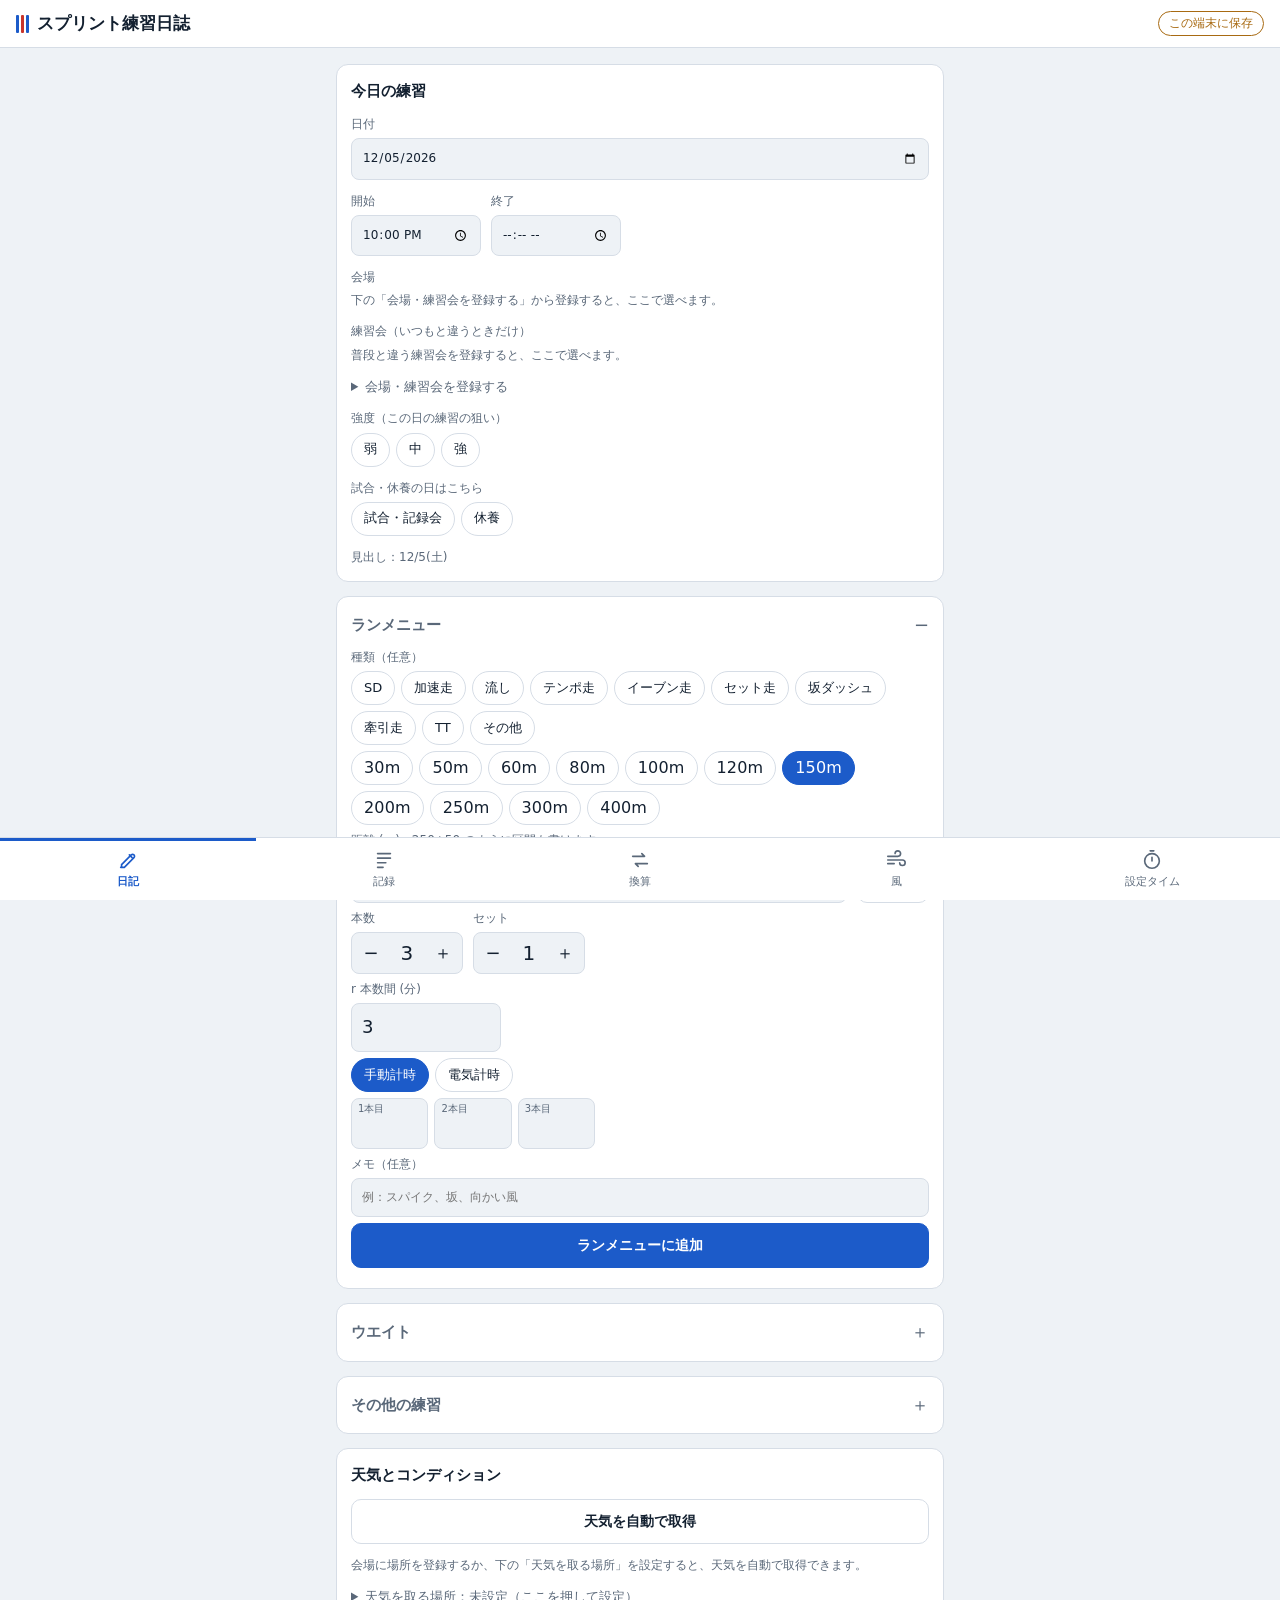
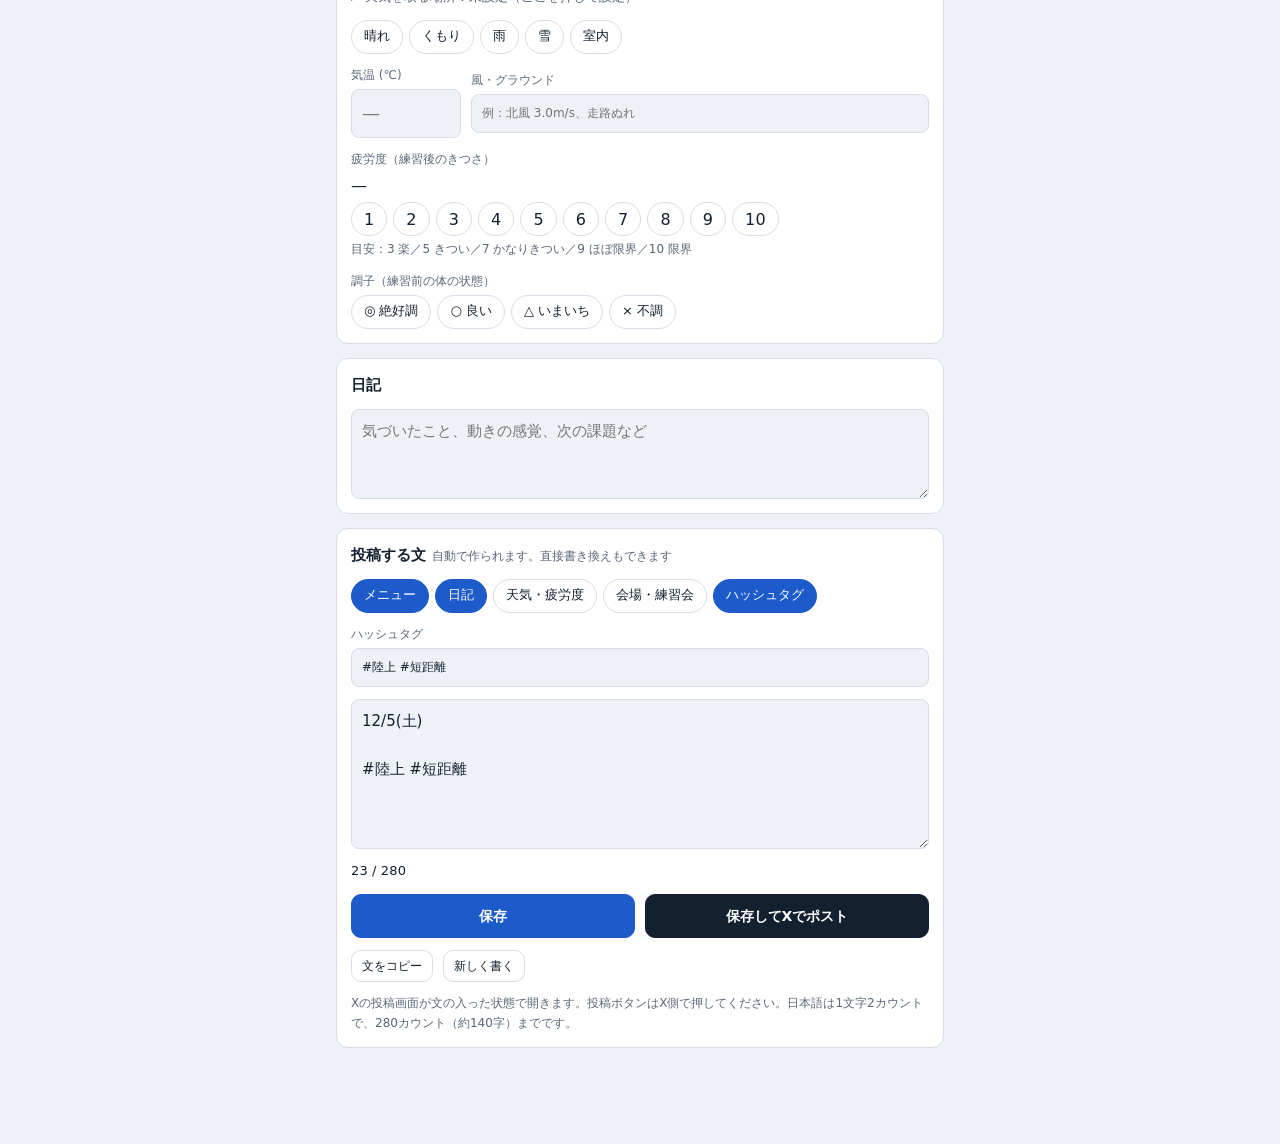
==== commit f78f180b: "開始・終了時刻、会場・練習会の登録と天気連動、パワーマックスとメモ、練習の流れ（並べ替え・アップ） Co-Authored-By: Claude Opus 5.5 <noreply@anthropic" ====
--- a/index.html
+++ b/index.html
@@ -27,8 +27,39 @@
     <h2 id="formTitle">今日の練習</h2>
     <div class="row">
       <label class="f grow">日付<input type="date" id="fDate"></label>
-      <label class="f w-time">練習した時刻<input type="time" id="fTime" step="3600"></label>
-    </div>
+    </div>
+    <div class="row">
+      <label class="f w-time">開始<input type="time" id="fTime" step="900"></label>
+      <label class="f w-time">終了<input type="time" id="fTimeEnd" step="900"></label>
+    </div>
+    <div class="f">会場
+      <div class="chips" id="fVenue" role="group" aria-label="会場"></div>
+    </div>
+    <div class="f">練習会（いつもと違うときだけ）
+      <div class="chips" id="fSession" role="group" aria-label="練習会"></div>
+    </div>
+    <details id="venueBox">
+      <summary>会場・練習会を登録する</summary>
+      <div class="stack mt8">
+        <h3>会場</h3>
+        <label class="f">会場の名前<input id="vName" maxlength="40" placeholder="例：鳥取大学グラウンド"></label>
+        <p class="hint" id="vLocInfo">場所：なし（天気は「天気を取る場所」で取得します）</p>
+        <div class="row">
+          <button type="button" class="btn small grow" id="vGeo">今いる場所にする</button>
+          <label class="f grow"><input id="vQ" maxlength="40" placeholder="地名で探す（例：鳥取市）" aria-label="会場の場所を地名で探す"></label>
+          <button type="button" class="btn small" id="vSearch">検索</button>
+        </div>
+        <div id="vResults" class="stack"></div>
+        <div class="row"><button type="button" class="btn primary grow" id="vAdd">会場を登録</button></div>
+        <div id="vList" class="stack"></div>
+        <h3>練習会</h3>
+        <div class="row">
+          <label class="f grow">練習会の名前<input id="sName" maxlength="40" placeholder="例：合同練習、○○クラブ練習会"></label>
+          <button type="button" class="btn self-end" id="sAdd">登録</button>
+        </div>
+        <div id="sList" class="stack"></div>
+      </div>
+    </details>
     <div class="f">強度（この日の練習の狙い）
       <div class="chips" id="fInt" role="group" aria-label="強度">
         <button type="button" class="chip" data-v="弱" aria-pressed="false">弱</button>
@@ -165,6 +196,10 @@
       <div class="chips" id="oCat" role="group" aria-label="練習の種類"></div>
       <div class="chips" id="oPlyo" role="group" aria-label="プライオ・跳躍の種目" hidden></div>
       <label class="f" id="oNameWrap"><span id="oNameLabel">内容（任意）</span><input id="oName" maxlength="30"></label>
+      <div class="row" id="oPmRow" hidden>
+        <label class="f w-s">負荷 (kp)<input class="num" id="oKp" inputmode="decimal" maxlength="6" placeholder="例：7.5"></label>
+        <label class="f w-s">最大 (W)<input class="num" id="oWatt" inputmode="numeric" maxlength="5" placeholder="任意"></label>
+      </div>
       <div class="row" id="oAmtRow">
         <label class="f grow" id="oAmtWrap"><span id="oAmtLabel">量</span><input class="num" id="oAmt" maxlength="20"></label>
         <div class="f" id="oSetsWrap">セット
@@ -172,6 +207,7 @@
         </div>
       </div>
       <div class="chips" id="oAmtChips" role="group" aria-label="量をすぐ選ぶ"></div>
+      <label class="f">メモ（任意）<input id="oMemo" maxlength="60" placeholder="例：回転重視、左脚に張り"></label>
       <div class="row">
         <button type="button" class="btn primary grow" id="oAdd">追加</button>
       </div>
@@ -183,6 +219,19 @@
       <div id="extraList" class="stack"></div>
     </div>
   </details>
+
+  <!-- 練習の流れ -->
+  <div class="card" id="flowCard">
+    <h2>練習の流れ<small>投稿と記録はこの順番。↑↓で入れ替え</small></h2>
+    <div id="flowList" class="stack"></div>
+    <div class="f" id="upModeWrap">アップの書き方（投稿文）
+      <div class="chips" id="upMode" role="group" aria-label="アップの書き方">
+        <button type="button" class="chip" data-v="short" aria-pressed="true">「アップ」だけ</button>
+        <button type="button" class="chip" data-v="detail" aria-pressed="false">アップ（中身も書く）</button>
+      </div>
+    </div>
+    <p class="hint">「アップ」を押した項目は、投稿文で1つにまとめます。アップのランは練習ベストに入れません。</p>
+  </div>
 
   <div class="card">
     <h2>天気とコンディション</h2>
@@ -229,6 +278,7 @@
       <button type="button" class="chip" data-k="menu" aria-pressed="true">メニュー</button>
       <button type="button" class="chip" data-k="body" aria-pressed="true">日記</button>
       <button type="button" class="chip" data-k="cond" aria-pressed="false">天気・疲労度</button>
+      <button type="button" class="chip" data-k="venue" aria-pressed="false">会場・練習会</button>
       <button type="button" class="chip" data-k="tags" aria-pressed="true">ハッシュタグ</button>
     </div>
     <label class="f">ハッシュタグ<input id="pTags" value="#陸上 #短距離" maxlength="100"></label>
--- a/style.css
+++ b/style.css
@@ -127,3 +127,6 @@
 .btn.off{color:var(--muted);border-style:dashed}
 .pbrow{display:flex;gap:8px;align-items:flex-start}
 .pill.int{color:var(--accent);border-color:currentColor}
+.btn.on{background:var(--accent-soft);border-color:var(--accent);color:var(--accent)}
+.menuitem.isup{border-style:dashed}
+.menuitem .t .pill{font-size:11px;padding:0 8px;margin-right:2px}
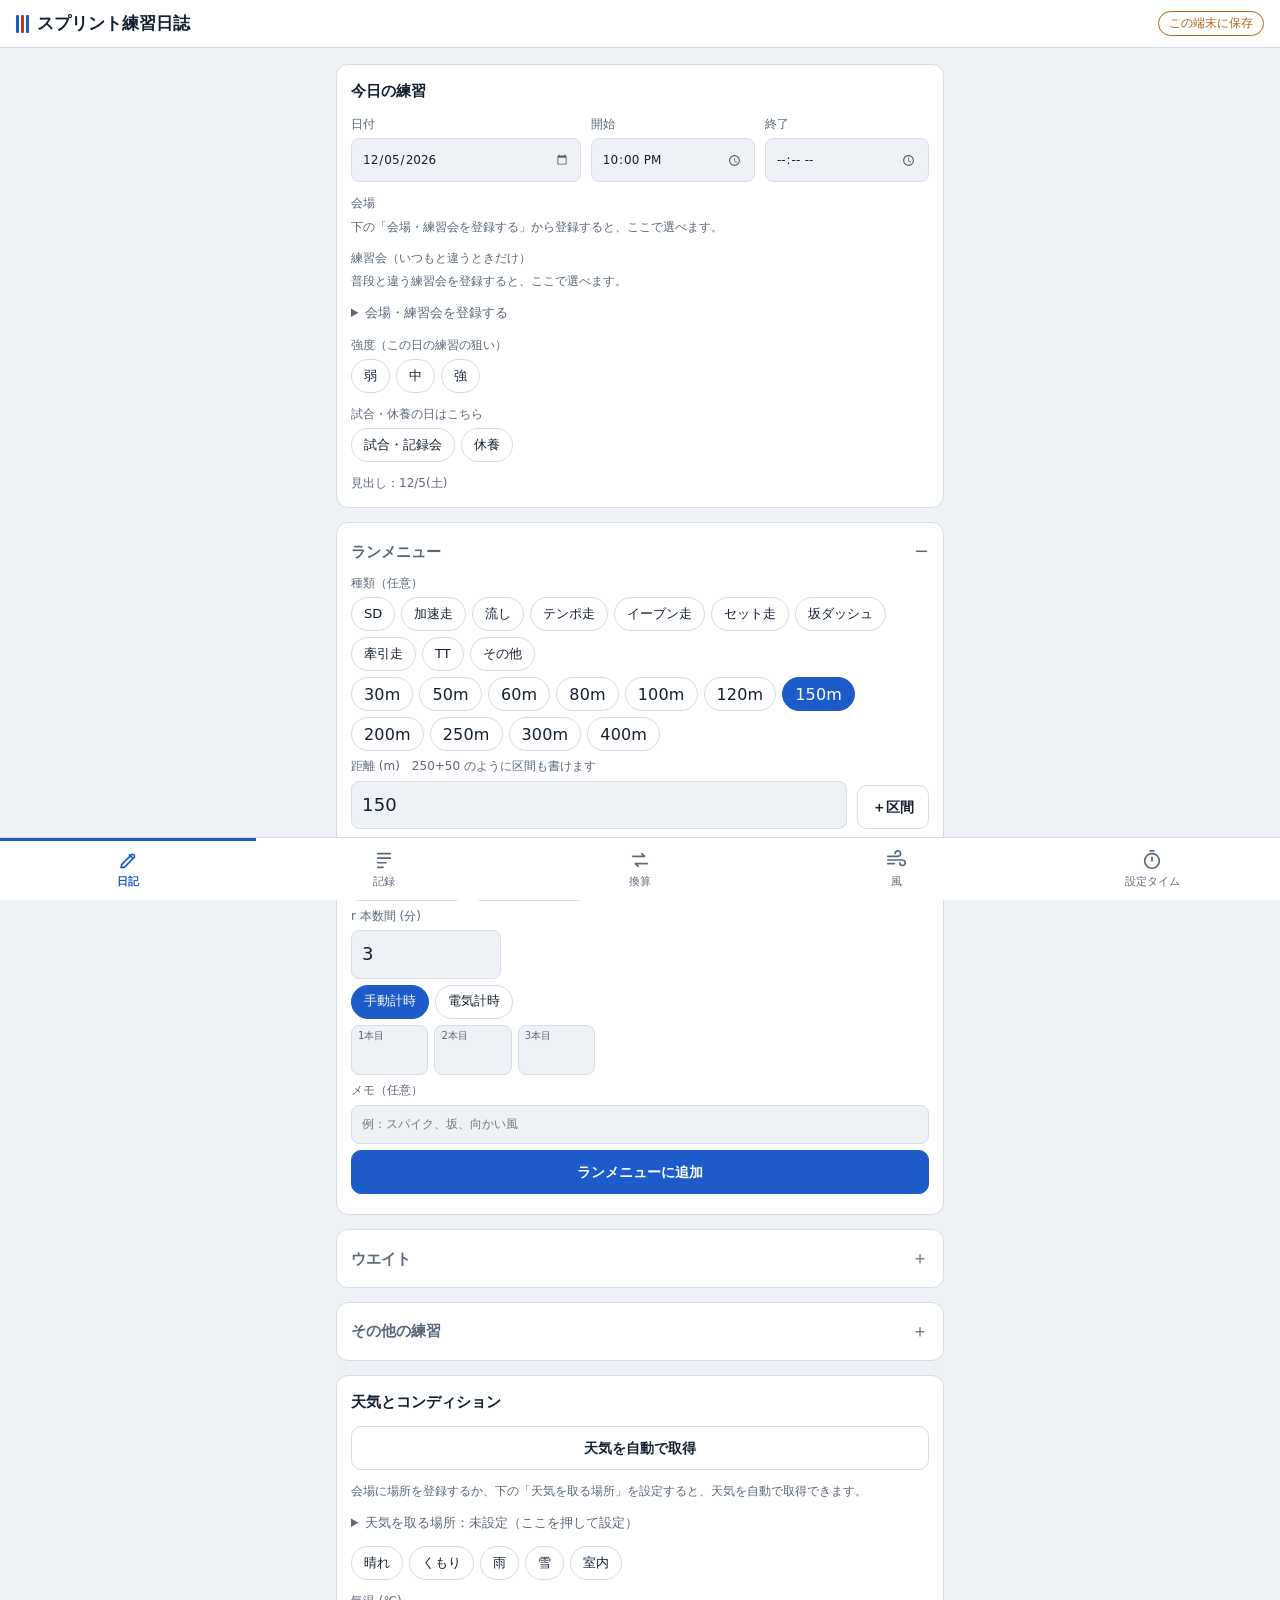
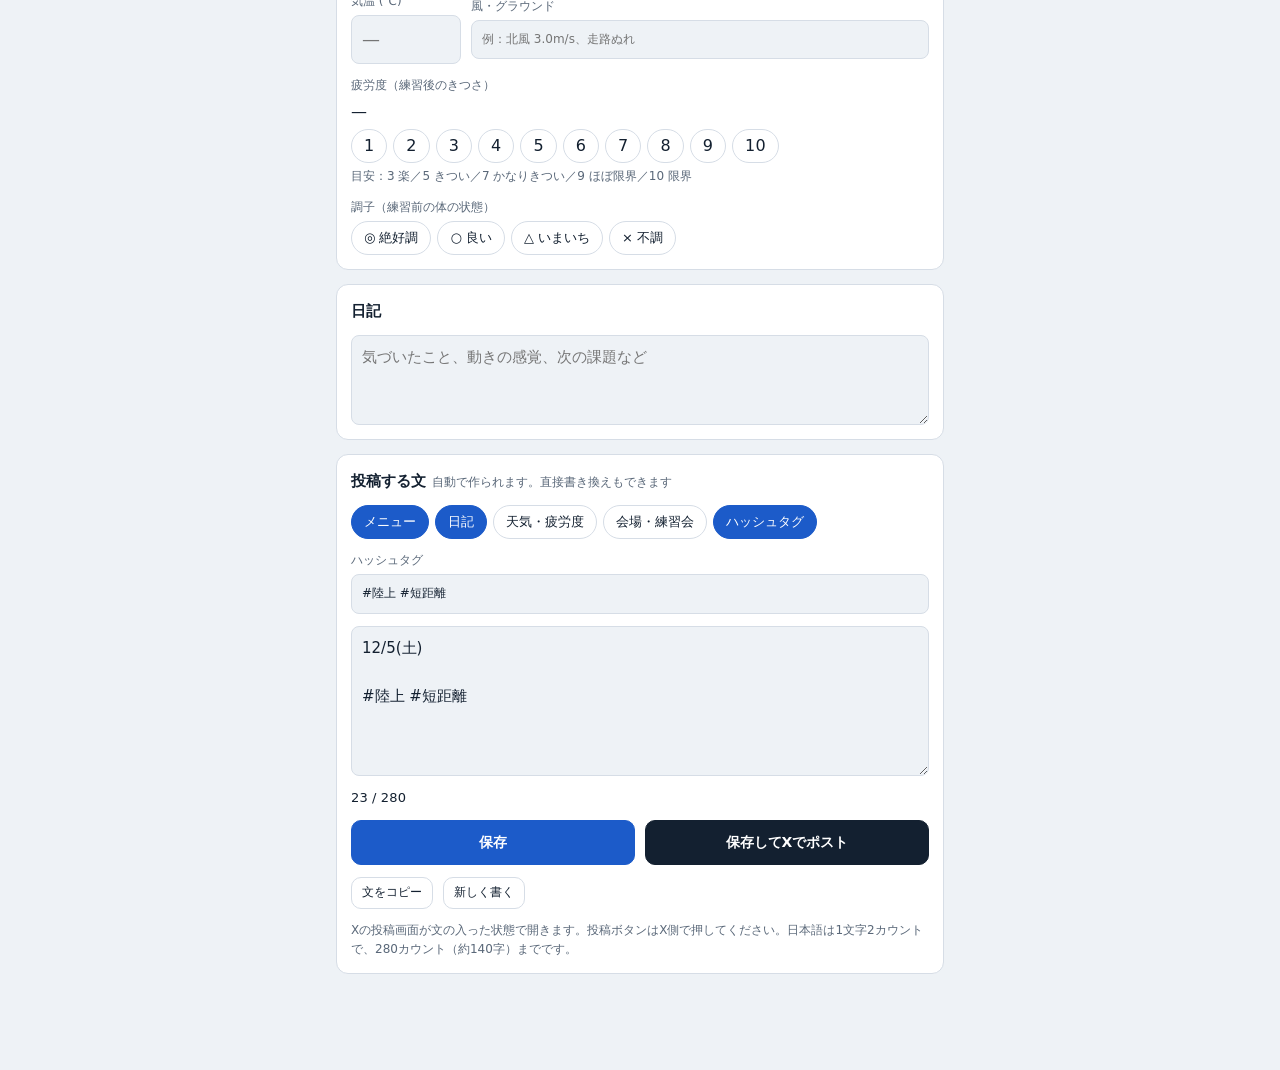
==== commit 594fba8a: "日付・開始・終了の入力欄が枠からはみ出さないよう配置と見た目を調整 Co-Authored-By: Claude Opus 5.5 <noreply@anthropic.com> Claude-Ses" ====
--- a/index.html
+++ b/index.html
@@ -25,12 +25,10 @@
 <section class="view" id="v-diary">
   <div class="card">
     <h2 id="formTitle">今日の練習</h2>
-    <div class="row">
-      <label class="f grow">日付<input type="date" id="fDate"></label>
-    </div>
-    <div class="row">
-      <label class="f w-time">開始<input type="time" id="fTime" step="900"></label>
-      <label class="f w-time">終了<input type="time" id="fTimeEnd" step="900"></label>
+    <div class="grid3">
+      <label class="f">日付<input type="date" id="fDate"></label>
+      <label class="f">開始<input type="time" id="fTime" step="900"></label>
+      <label class="f">終了<input type="time" id="fTimeEnd" step="900"></label>
     </div>
     <div class="f">会場
       <div class="chips" id="fVenue" role="group" aria-label="会場"></div>
--- a/style.css
+++ b/style.css
@@ -130,3 +130,13 @@
 .btn.on{background:var(--accent-soft);border-color:var(--accent);color:var(--accent)}
 .menuitem.isup{border-style:dashed}
 .menuitem .t .pill{font-size:11px;padding:0 8px;margin-right:2px}
+/* 日付・時刻の入力欄：iPhone の Safari で枠からはみ出さないようにする */
+label.f,div.f{min-width:0}
+input[type="date"],input[type="time"]{-webkit-appearance:none;appearance:none;display:block;min-width:0;max-width:100%;height:44px;line-height:24px;padding:9px 10px;text-align:left;font-variant-numeric:tabular-nums}
+input[type="date"]::-webkit-date-and-time-value,input[type="time"]::-webkit-date-and-time-value{text-align:left;margin:0;min-height:24px}
+input[type="date"]::-webkit-calendar-picker-indicator,input[type="time"]::-webkit-calendar-picker-indicator{margin-left:2px;opacity:.6}
+.grid3{display:grid;grid-template-columns:minmax(0,1fr) minmax(0,1fr);gap:10px}
+.grid3 > :first-child{grid-column:1 / -1}
+@media (min-width:560px){.grid3{grid-template-columns:minmax(0,1.4fr) minmax(0,1fr) minmax(0,1fr)}.grid3 > :first-child{grid-column:auto}}
+header.top h1{white-space:nowrap;min-width:0}
+@media (max-width:360px){header.top h1{font-size:15px}header.top .pill{font-size:11px;padding:2px 8px}}
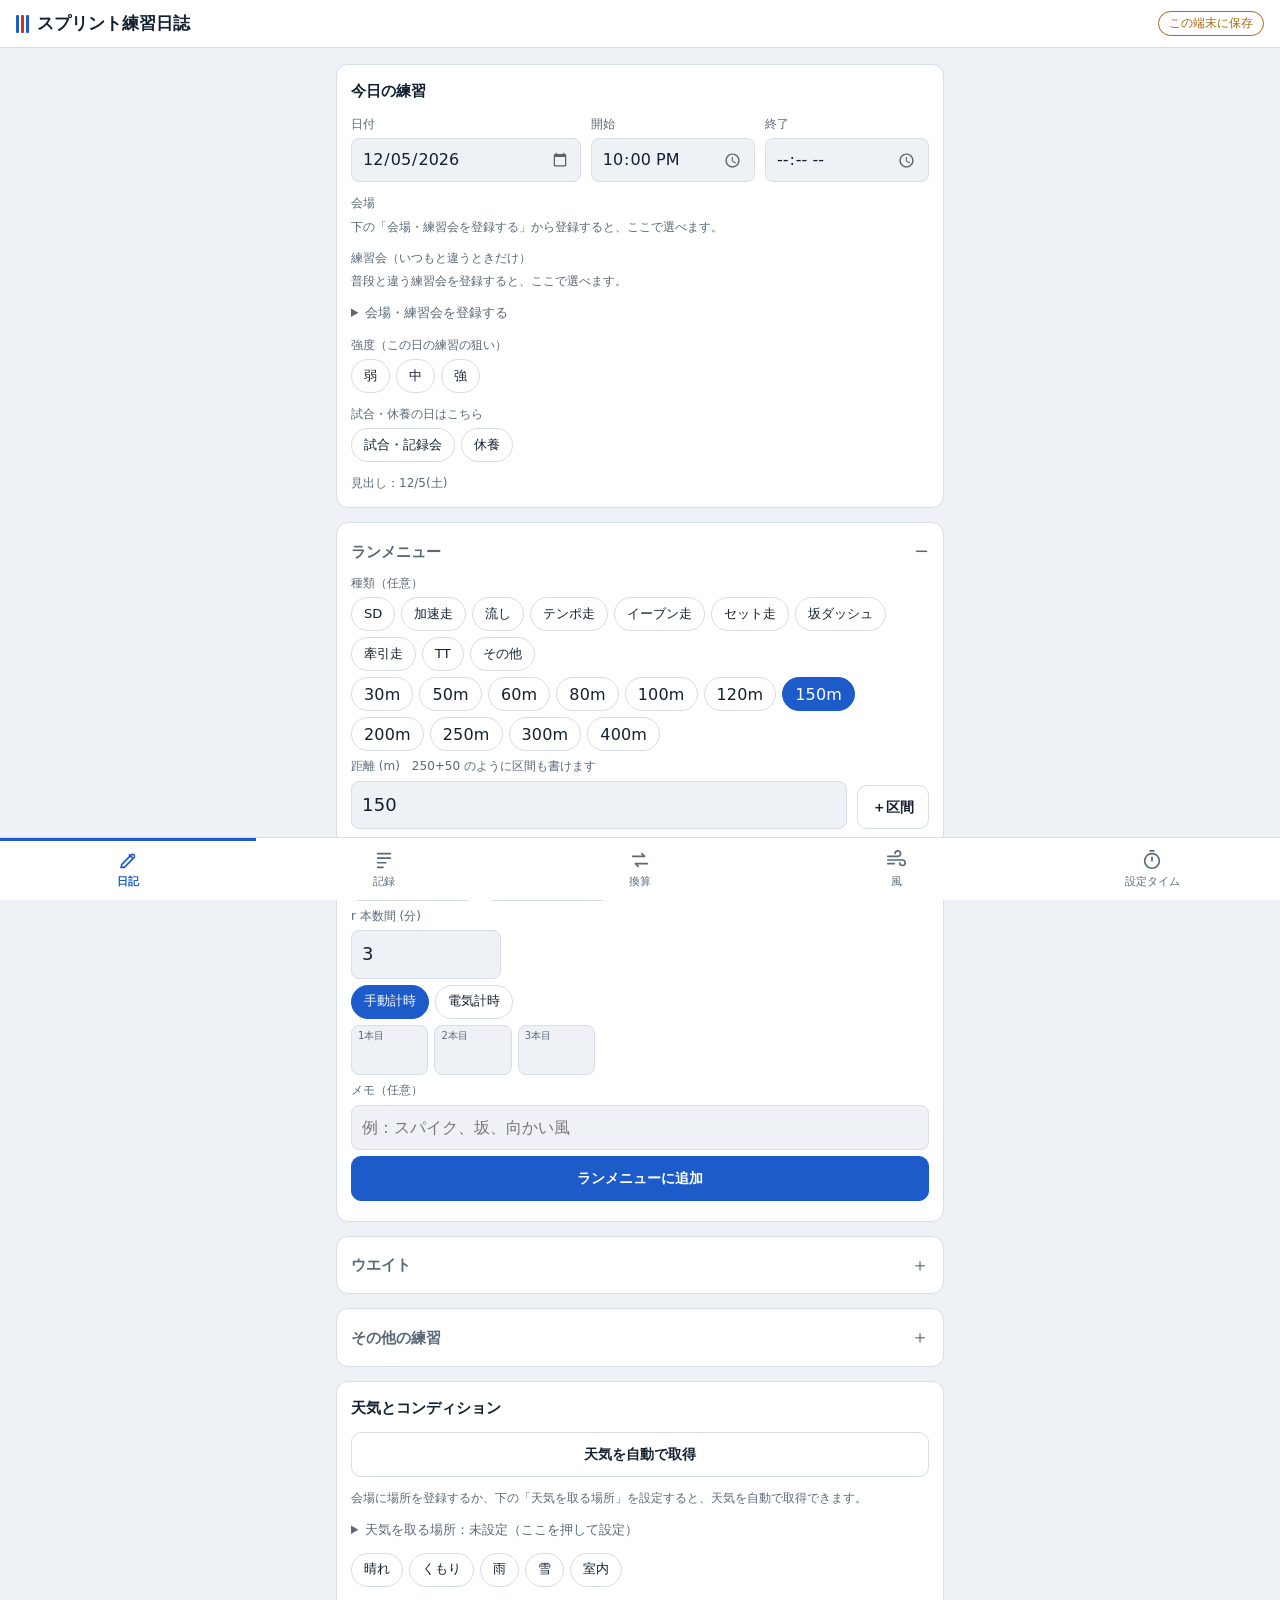
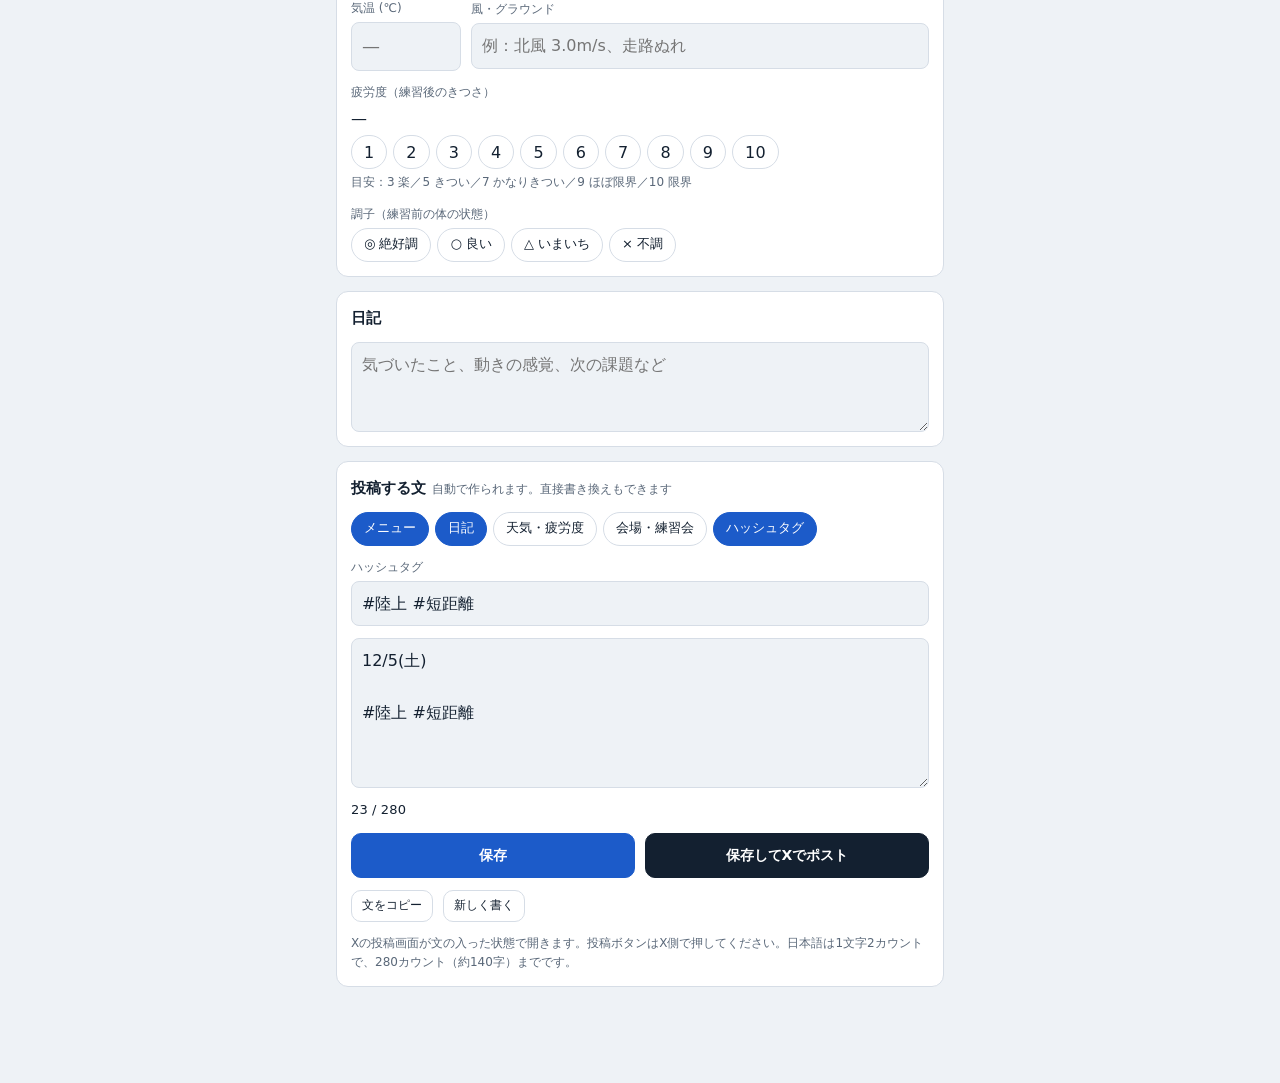
==== commit f54a40c0: "±の数字を押して直接入力できるように。連打や入力欄タップで画面が拡大されないように Co-Authored-By: Claude Opus 5.5 <noreply@anthropic.com> Cl" ====
--- a/index.html
+++ b/index.html
@@ -137,10 +137,10 @@
       </div>
       <div class="row">
         <div class="f">本数
-          <div class="stepper"><button type="button" data-step="reps" data-d="-1" aria-label="本数を減らす">−</button><span class="num" id="mReps">3</span><button type="button" data-step="reps" data-d="1" aria-label="本数を増やす">＋</button></div>
+          <div class="stepper"><button type="button" data-step="reps" data-d="-1" aria-label="本数を減らす">−</button><input class="num stepnum" id="mReps" type="text" inputmode="numeric" pattern="[0-9]*" maxlength="3" value="3" aria-label="本数（1〜20）"><button type="button" data-step="reps" data-d="1" aria-label="本数を増やす">＋</button></div>
         </div>
         <div class="f">セット
-          <div class="stepper"><button type="button" data-step="sets" data-d="-1" aria-label="セットを減らす">−</button><span class="num" id="mSets">1</span><button type="button" data-step="sets" data-d="1" aria-label="セットを増やす">＋</button></div>
+          <div class="stepper"><button type="button" data-step="sets" data-d="-1" aria-label="セットを減らす">−</button><input class="num stepnum" id="mSets" type="text" inputmode="numeric" pattern="[0-9]*" maxlength="3" value="1" aria-label="セット数（1〜6）"><button type="button" data-step="sets" data-d="1" aria-label="セットを増やす">＋</button></div>
         </div>
       </div>
       <div class="stack" id="mLinkWrap" hidden>
@@ -173,10 +173,10 @@
       <div class="row">
         <label class="f w-m">重量 (kg)<input class="num" id="gKg" inputmode="decimal" maxlength="30" placeholder="例：100 / 80-90-100"></label>
         <div class="f">回数
-          <div class="stepper"><button type="button" data-gstep="reps" data-d="-1" aria-label="回数を減らす">−</button><span class="num" id="gReps">5</span><button type="button" data-gstep="reps" data-d="1" aria-label="回数を増やす">＋</button></div>
+          <div class="stepper"><button type="button" data-gstep="reps" data-d="-1" aria-label="回数を減らす">−</button><input class="num stepnum" id="gReps" type="text" inputmode="numeric" pattern="[0-9]*" maxlength="3" value="5" aria-label="回数（1〜100）"><button type="button" data-gstep="reps" data-d="1" aria-label="回数を増やす">＋</button></div>
         </div>
         <div class="f">セット
-          <div class="stepper"><button type="button" data-gstep="sets" data-d="-1" aria-label="セットを減らす">−</button><span class="num" id="gSets">3</span><button type="button" data-gstep="sets" data-d="1" aria-label="セットを増やす">＋</button></div>
+          <div class="stepper"><button type="button" data-gstep="sets" data-d="-1" aria-label="セットを減らす">−</button><input class="num stepnum" id="gSets" type="text" inputmode="numeric" pattern="[0-9]*" maxlength="3" value="3" aria-label="セット数（1〜20）"><button type="button" data-gstep="sets" data-d="1" aria-label="セットを増やす">＋</button></div>
         </div>
       </div>
       <label class="f">メモ（任意）<input id="gNote" maxlength="60" placeholder="例：RPE8、フォーム重視、片脚ずつ"></label>
@@ -201,11 +201,11 @@
       <div class="row" id="oAmtRow">
         <label class="f grow" id="oAmtWrap"><span id="oAmtLabel">量</span><input class="num" id="oAmt" maxlength="20"></label>
         <div class="f" id="oSetsWrap">セット
-          <div class="stepper"><button type="button" data-ostep="-1" aria-label="セットを減らす">−</button><span class="num" id="oSets">1</span><button type="button" data-ostep="1" aria-label="セットを増やす">＋</button></div>
+          <div class="stepper"><button type="button" data-ostep="-1" aria-label="セットを減らす">−</button><input class="num stepnum" id="oSets" type="text" inputmode="numeric" pattern="[0-9]*" maxlength="3" value="1" aria-label="セット数（1〜20）"><button type="button" data-ostep="1" aria-label="セットを増やす">＋</button></div>
         </div>
       </div>
       <div class="chips" id="oAmtChips" role="group" aria-label="量をすぐ選ぶ"></div>
-      <label class="f">メモ（任意）<input id="oMemo" maxlength="60" placeholder="例：回転重視、左脚に張り"></label>
+      <label class="f"><span id="oMemoLabel">メモ（任意）</span><input id="oMemo" maxlength="60" placeholder="例：回転重視、左脚に張り"></label>
       <div class="row">
         <button type="button" class="btn primary grow" id="oAdd">追加</button>
       </div>
--- a/style.css
+++ b/style.css
@@ -70,7 +70,8 @@
 .btn:disabled{opacity:.5;cursor:default}
 .stepper{display:flex;align-items:center;border:1px solid var(--line);border-radius:8px;overflow:hidden;background:var(--bg)}
 .stepper button{font:inherit;font-size:18px;width:38px;height:40px;border:0;background:transparent;color:var(--ink);cursor:pointer}
-.stepper span{min-width:34px;text-align:center;font-size:20px;color:var(--ink)}
+.stepper .stepnum{width:46px;min-width:0;text-align:center;font-size:20px;color:var(--ink);background:transparent;border:0;border-radius:0;padding:0;height:40px}
+.stepper .stepnum:focus{background:var(--surface);outline:2px solid var(--accent);outline-offset:-2px}
 .times{display:grid;grid-template-columns:repeat(auto-fill,minmax(68px,1fr));gap:6px}
 .times label{position:relative}
 .times label b{position:absolute;left:7px;top:3px;font-size:10px;color:var(--muted);font-weight:400}
@@ -140,3 +141,8 @@
 @media (min-width:560px){.grid3{grid-template-columns:minmax(0,1.4fr) minmax(0,1fr) minmax(0,1fr)}.grid3 > :first-child{grid-column:auto}}
 header.top h1{white-space:nowrap;min-width:0}
 @media (max-width:360px){header.top h1{font-size:15px}header.top .pill{font-size:11px;padding:2px 8px}}
+
+/* iPhone：ボタンの連打で拡大しない／入力欄を押したときに拡大しない（16px 未満だと拡大される） */
+html{touch-action:manipulation}
+button,.chip,.btn,a,label,summary{touch-action:manipulation}
+input,select,textarea{font-size:16px}
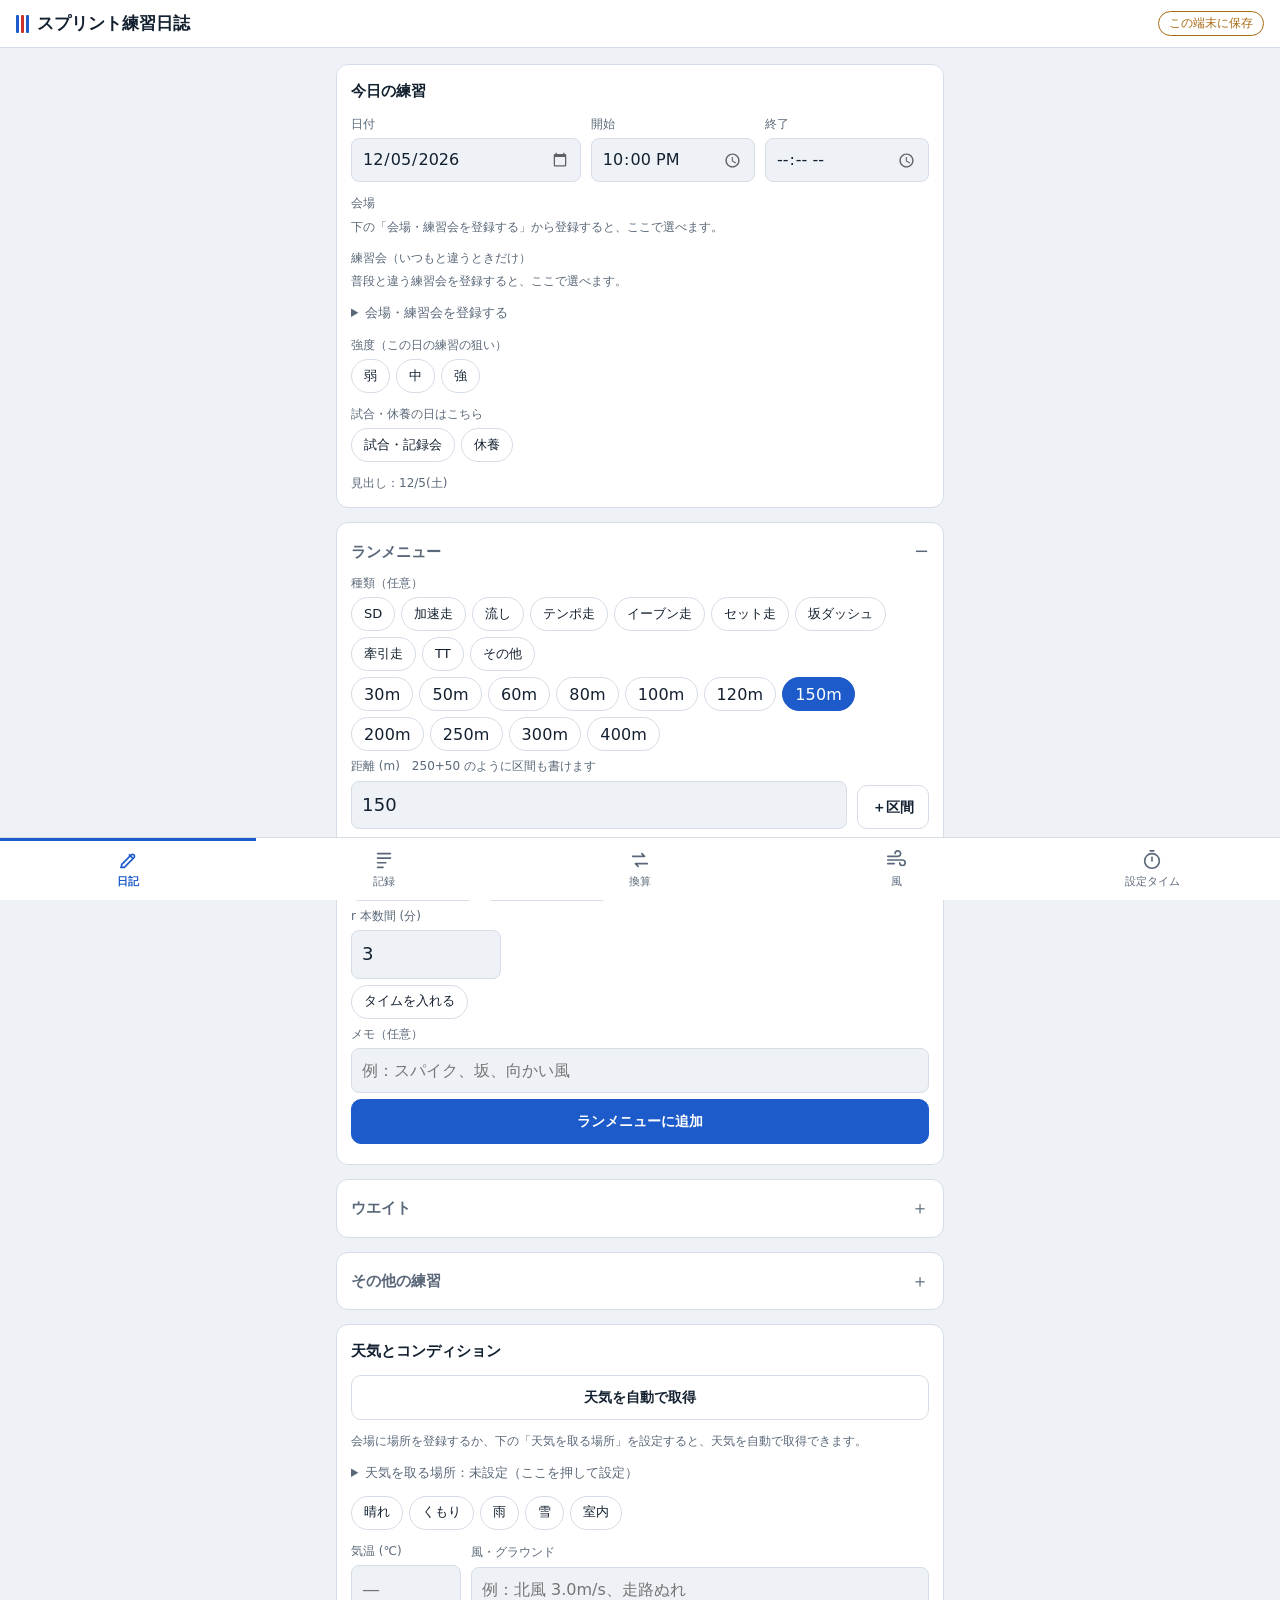
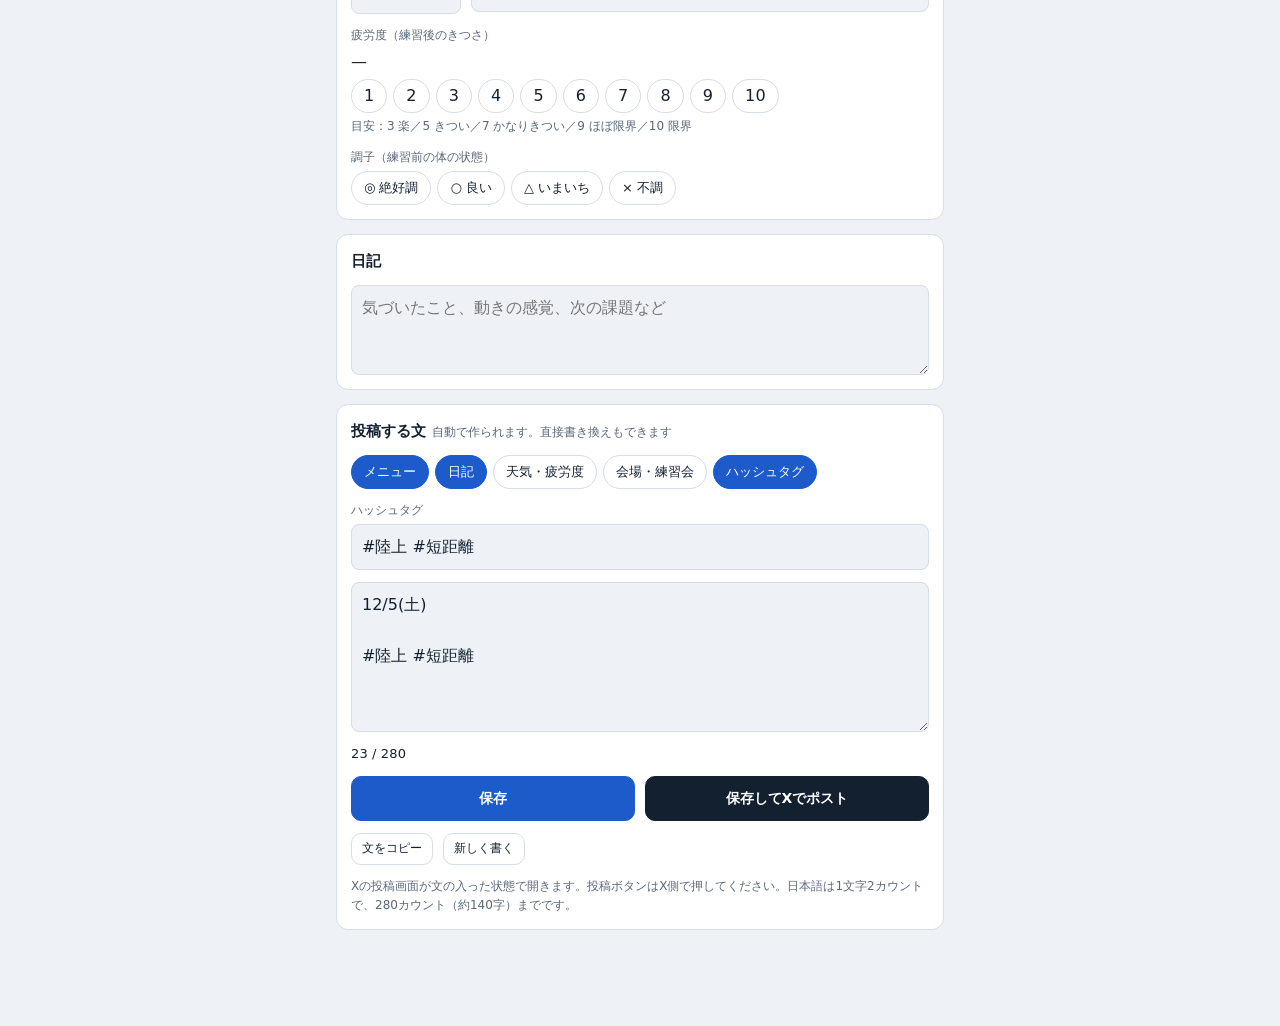
==== commit 59ca7dd0: "ランメニューのタイム欄を選んだときだけ表示（本数×セット20本まで）、セット上限を20に Co-Authored-By: Claude Opus 5.5 <noreply@anthropic.com>" ====
--- a/index.html
+++ b/index.html
@@ -140,7 +140,7 @@
           <div class="stepper"><button type="button" data-step="reps" data-d="-1" aria-label="本数を減らす">−</button><input class="num stepnum" id="mReps" type="text" inputmode="numeric" pattern="[0-9]*" maxlength="3" value="3" aria-label="本数（1〜20）"><button type="button" data-step="reps" data-d="1" aria-label="本数を増やす">＋</button></div>
         </div>
         <div class="f">セット
-          <div class="stepper"><button type="button" data-step="sets" data-d="-1" aria-label="セットを減らす">−</button><input class="num stepnum" id="mSets" type="text" inputmode="numeric" pattern="[0-9]*" maxlength="3" value="1" aria-label="セット数（1〜6）"><button type="button" data-step="sets" data-d="1" aria-label="セットを増やす">＋</button></div>
+          <div class="stepper"><button type="button" data-step="sets" data-d="-1" aria-label="セットを減らす">−</button><input class="num stepnum" id="mSets" type="text" inputmode="numeric" pattern="[0-9]*" maxlength="3" value="1" aria-label="セット数（1〜20）"><button type="button" data-step="sets" data-d="1" aria-label="セットを増やす">＋</button></div>
         </div>
       </div>
       <div class="stack" id="mLinkWrap" hidden>
@@ -151,11 +151,17 @@
         <label class="f w-m">r 本数間 (分)<input class="num" id="mRest" inputmode="decimal" value="3" maxlength="8"></label>
         <label class="f w-m" id="mSetRestWrap">R セット間 (分)<input class="num" id="mSetRest" inputmode="decimal" value="8" maxlength="8"></label>
       </div>
-      <div class="chips" id="mTiming" role="group" aria-label="計時">
-        <button type="button" class="chip" data-v="hand" aria-pressed="true">手動計時</button>
-        <button type="button" class="chip" data-v="elec" aria-pressed="false">電気計時</button>
-      </div>
-      <div class="times" id="mTimes"></div>
+      <div class="chips" role="group" aria-label="タイム">
+        <button type="button" class="chip" id="mWithTime" aria-pressed="false">タイムを入れる</button>
+      </div>
+      <p class="hint" id="mTimeNote" hidden>タイムを入れられるのは、本数×セットが20本までのメニューです。</p>
+      <div class="stack" id="mTimeWrap" hidden>
+        <div class="chips" id="mTiming" role="group" aria-label="計時">
+          <button type="button" class="chip" data-v="hand" aria-pressed="true">手動計時</button>
+          <button type="button" class="chip" data-v="elec" aria-pressed="false">電気計時</button>
+        </div>
+        <div class="times" id="mTimes"></div>
+      </div>
       <label class="f">メモ（任意）<input id="mNote" maxlength="100" placeholder="例：スパイク、坂、向かい風"></label>
       <div class="row">
         <button type="button" class="btn primary grow" id="mAdd">ランメニューに追加</button>
